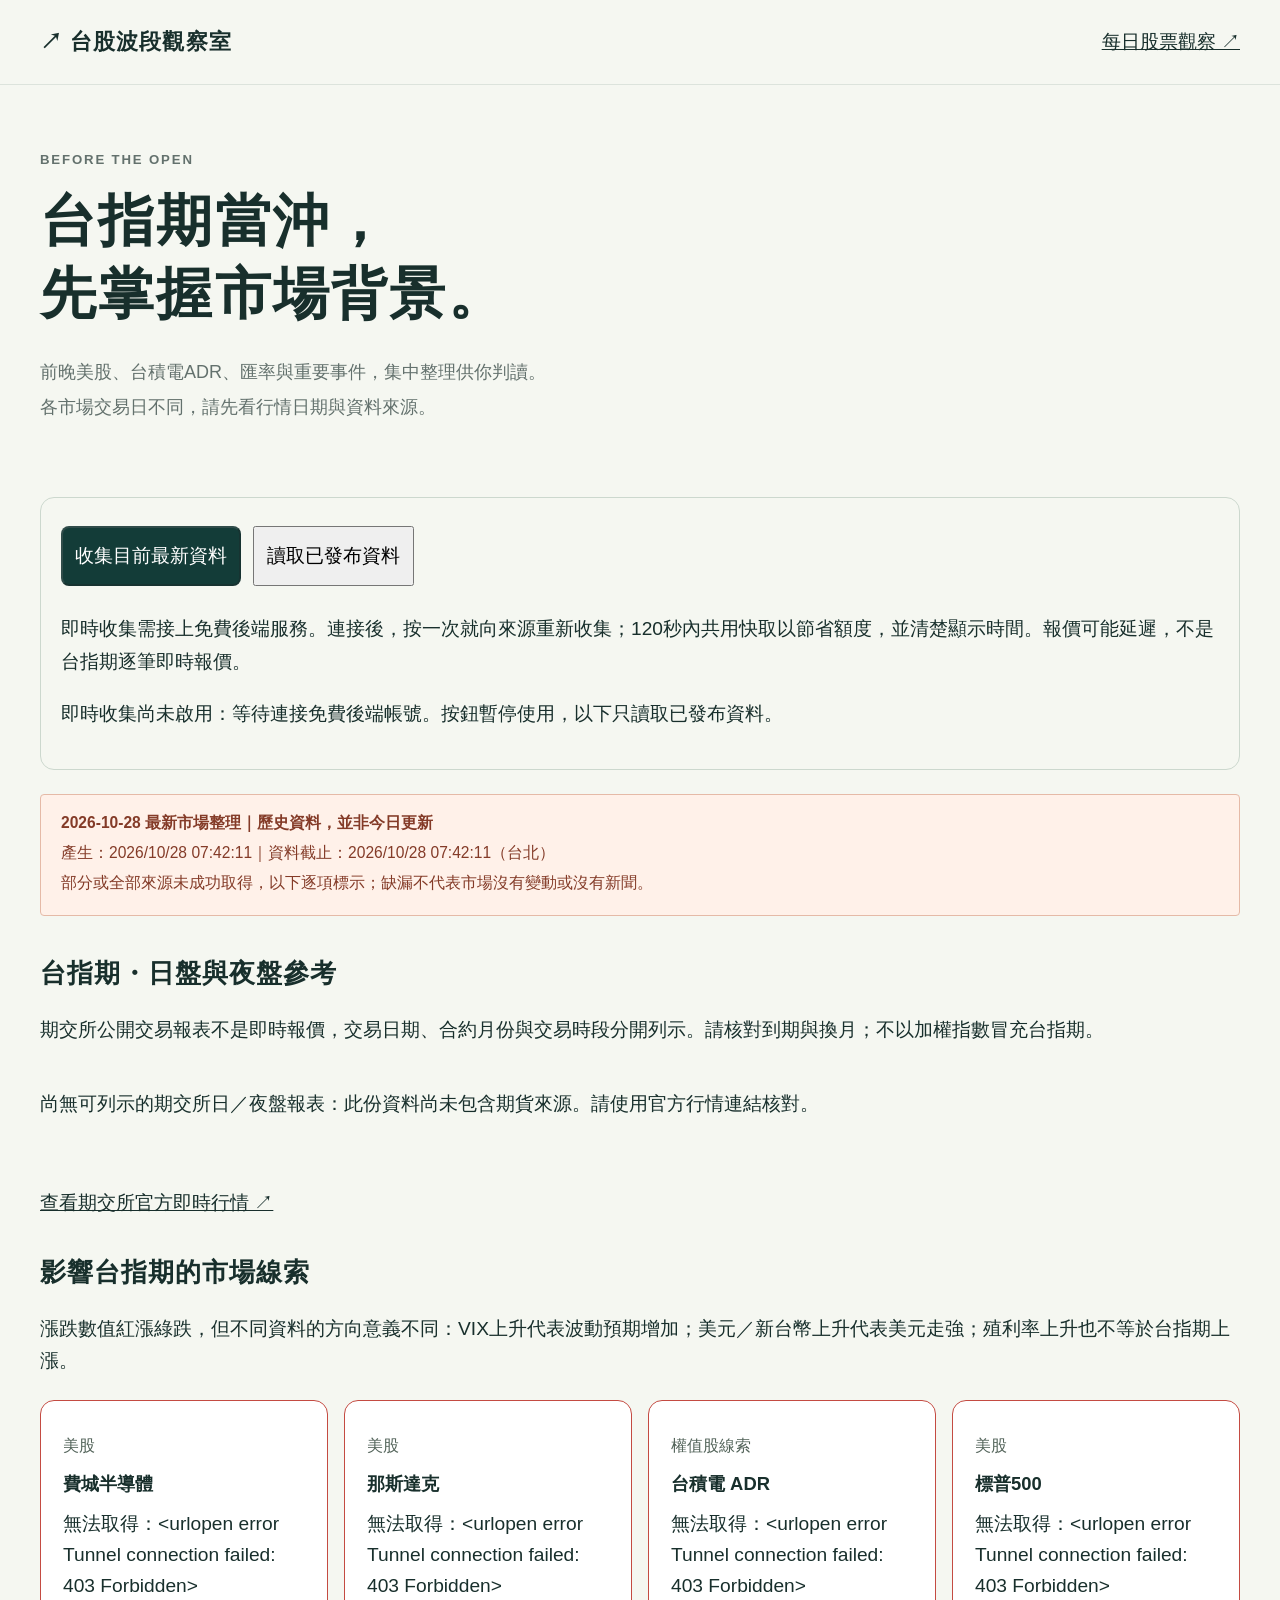
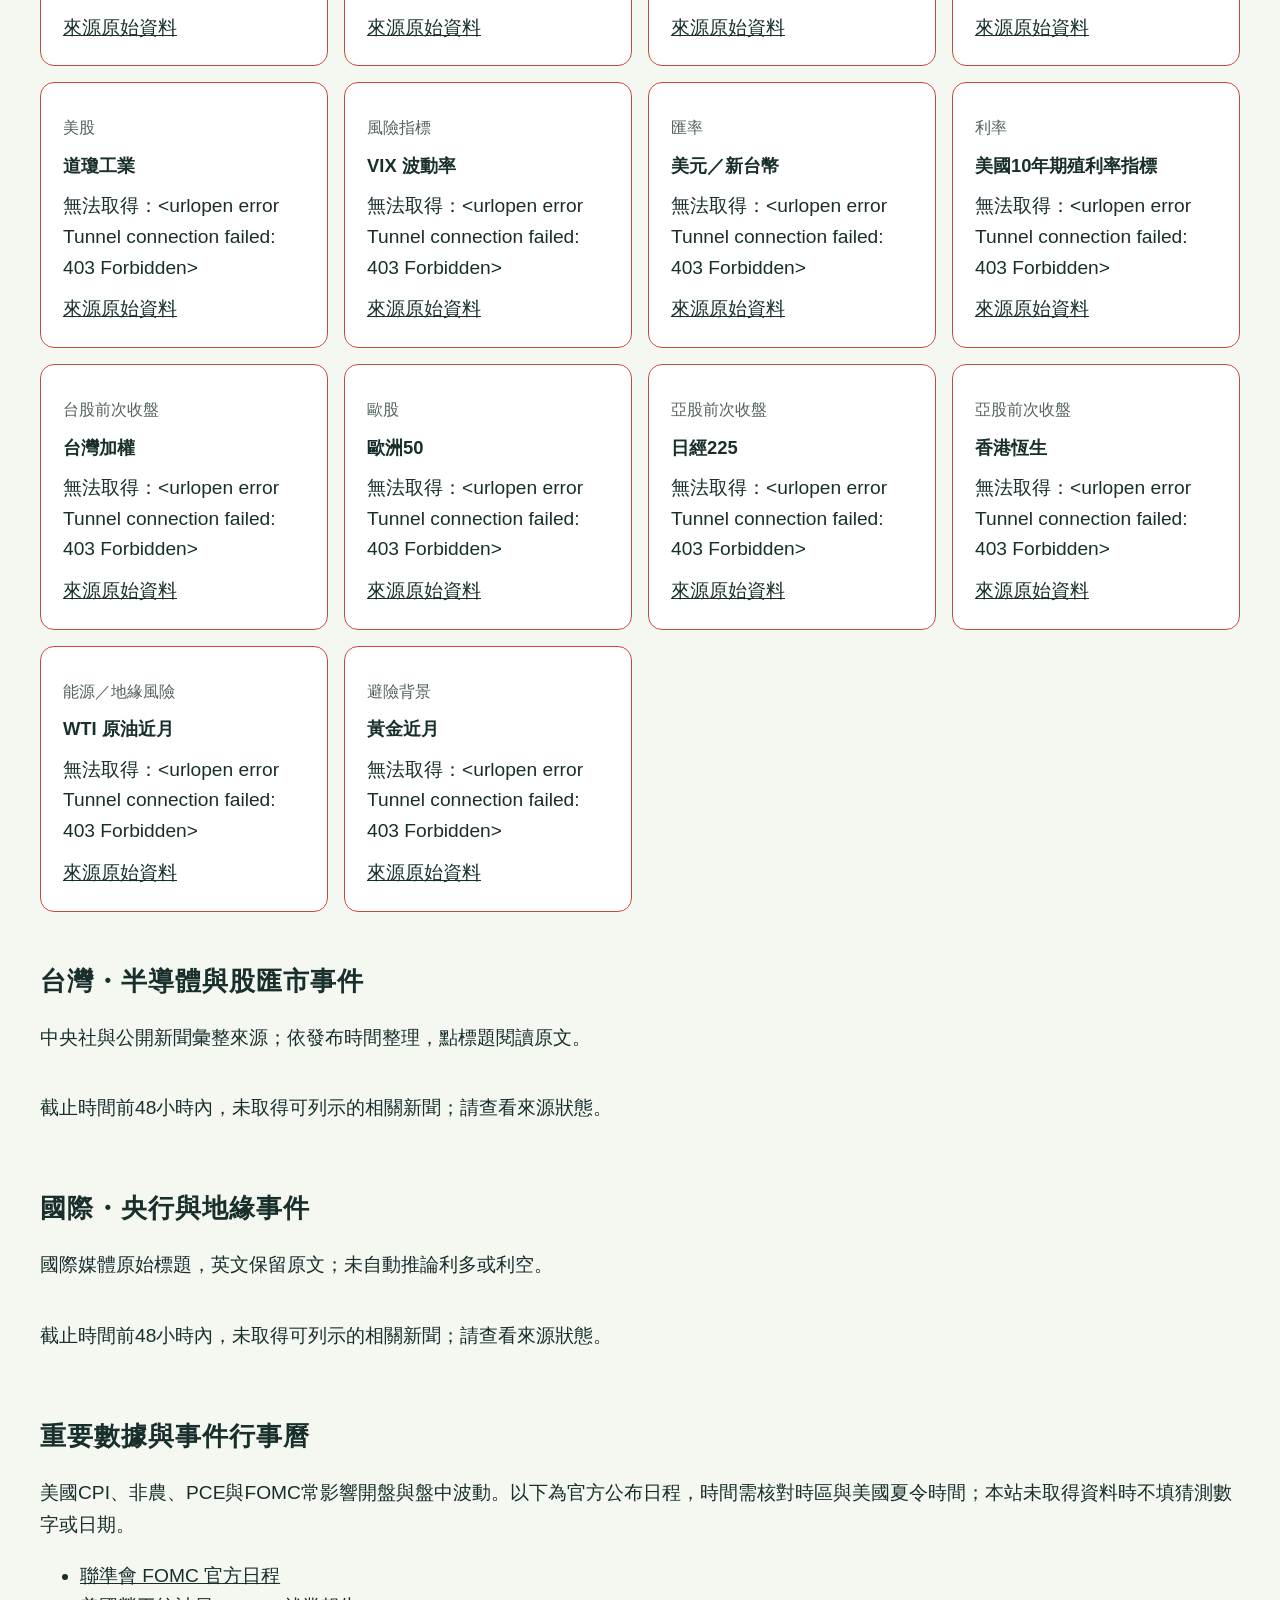
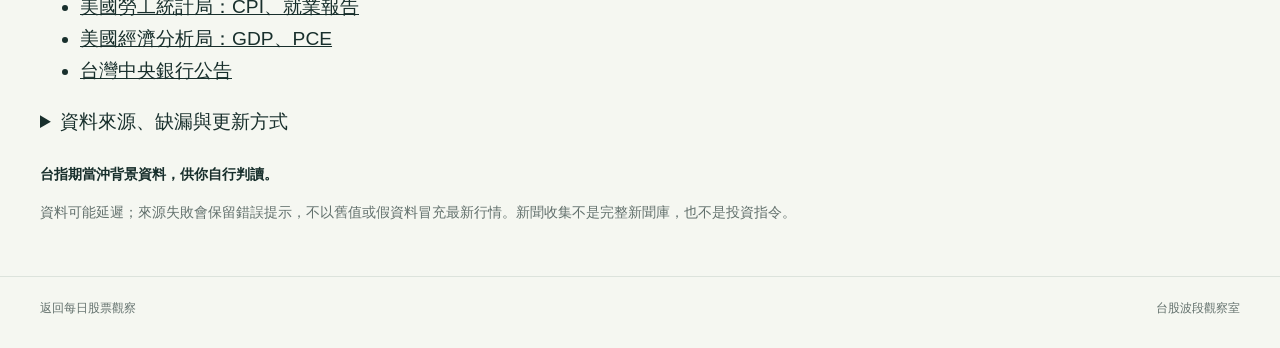
==== site/premarket.html @ 9a446130 "feat: add attributed futures context page and free-plan live collector backend" ====
<!doctype html>
<html lang="zh-Hant">
<head>
  <meta charset="utf-8"><meta name="viewport" content="width=device-width, initial-scale=1">
  <meta name="theme-color" content="#133c38"><title>台指期當沖情報站｜台股波段觀察室</title>
  <link rel="stylesheet" href="styles.css?v=8b3d528786e9"><link rel="stylesheet" href="premarket.css?v=1">
  <script src="premarket.js?v=1" defer></script>
</head>
<body>
  <header class="topbar"><a class="brand" href="./">↗ 台股波段觀察室</a><a href="./">每日股票觀察 ↗</a></header>
  <main>
    <section class="hero"><div><p class="eyebrow">BEFORE THE OPEN</p><h1>台指期當沖，<br>先掌握市場背景。</h1><p class="intro">前晚美股、台積電ADR、匯率與重要事件，集中整理供你判讀。<br>各市場交易日不同，請先看行情日期與資料來源。</p></div></section>
    <section class="refresh-panel"><button id="collect-now" class="refresh-action" type="button" disabled>收集目前最新資料</button><button id="reload-published" type="button">讀取已發布資料</button><p>即時收集需接上免費後端服務。連接後，按一次就向來源重新收集；120秒內共用快取以節省額度，並清楚顯示時間。報價可能延遲，不是台指期逐筆即時報價。</p><p id="refresh-status" aria-live="polite">正在檢查即時服務設定…</p></section>
    <section id="brief-status" class="notice" aria-live="polite">正在讀取盤前資料…</section>
    <section aria-labelledby="futures-title"><h2 id="futures-title">台指期・日盤與夜盤參考</h2><p>期交所公開交易報表不是即時報價，交易日期、合約月份與交易時段分開列示。請核對到期與換月；不以加權指數冒充台指期。</p><div id="futures-data" class="market-grid"></div><p><a href="https://mis.taifex.com.tw/futures/" target="_blank" rel="noopener noreferrer">查看期交所官方即時行情 ↗</a></p></section>
    <section aria-labelledby="indices-title"><h2 id="indices-title">影響台指期的市場線索</h2><p>漲跌數值紅漲綠跌，但不同資料的方向意義不同：VIX上升代表波動預期增加；美元／新台幣上升代表美元走強；殖利率上升也不等於台指期上漲。</p><div id="indices" class="market-grid"></div></section>
    <section aria-labelledby="taiwan-title"><h2 id="taiwan-title">台灣・半導體與股匯市事件</h2><p>中央社與公開新聞彙整來源；依發布時間整理，點標題閱讀原文。</p><div id="taiwan-news" class="news-list"></div></section>
    <section aria-labelledby="world-title"><h2 id="world-title">國際・央行與地緣事件</h2><p>國際媒體原始標題，英文保留原文；未自動推論利多或利空。</p><div id="world-news" class="news-list"></div></section>
    <section><h2>重要數據與事件行事曆</h2><p>美國CPI、非農、PCE與FOMC常影響開盤與盤中波動。以下為官方公布日程，時間需核對時區與美國夏令時間；本站未取得資料時不填猜測數字或日期。</p><ul><li><a href="https://www.federalreserve.gov/monetarypolicy/fomccalendars.htm" target="_blank" rel="noopener noreferrer">聯準會 FOMC 官方日程</a></li><li><a href="https://www.bls.gov/schedule/news_release/" target="_blank" rel="noopener noreferrer">美國勞工統計局：CPI、就業報告</a></li><li><a href="https://www.bea.gov/news/schedule" target="_blank" rel="noopener noreferrer">美國經濟分析局：GDP、PCE</a></li><li><a href="https://www.cbc.gov.tw/" target="_blank" rel="noopener noreferrer">台灣中央銀行公告</a></li></ul></section>
    <details><summary>資料來源、缺漏與更新方式</summary><div id="source-status"></div><ul id="brief-notes"></ul></details>
    <aside class="disclaimer"><strong>台指期當沖背景資料，供你自行判讀。</strong><p>資料可能延遲；來源失敗會保留錯誤提示，不以舊值或假資料冒充最新行情。新聞收集不是完整新聞庫，也不是投資指令。</p></aside>
  </main><footer><a href="./">返回每日股票觀察</a><span>台股波段觀察室</span></footer>
</body></html>
---- site/styles.css ----
:root{--ink:#182f2c;--muted:#63716d;--line:#dce3dc;--paper:#f5f7f1;--accent:#205e50;--up:#cb4242;--down:#178367}*{box-sizing:border-box}body{margin:0;background:var(--paper);color:var(--ink);font-family:-apple-system,BlinkMacSystemFont,"Noto Sans TC","Microsoft JhengHei",sans-serif;line-height:1.65;font-size:19.2px}button,input,select{font:inherit}button,a,input,select,summary{touch-action:manipulation}a{color:inherit}button:focus-visible,a:focus-visible,input:focus-visible,select:focus-visible,summary:focus-visible{outline:3px solid #c38628;outline-offset:4px}.topbar{max-width:1280px;margin:auto;padding:24px 40px;border-bottom:1px solid var(--line);display:flex;justify-content:space-between;align-items:center}.brand{text-decoration:none;font-size:21.6px;font-weight:750;letter-spacing:.05em;display:flex;align-items:center;gap:12px}.brandmark{background:var(--accent);color:white;border-radius:9px;display:inline-grid;place-items:center;width:34px;height:34px;font-size:27px}.edition,.eyebrow{font-size:13.2px;letter-spacing:.14em;color:var(--muted)}main{max-width:1280px;margin:auto;padding:0 40px}.hero{padding:64px 0 48px;display:grid;grid-template-columns:1.5fr 1fr;gap:60px;align-items:center}.eyebrow{margin:0 0 15px;font-weight:650}.hero h1{font-size:clamp(36px,4.5vw,56px);line-height:1.3;letter-spacing:.04em;margin:0 0 24px;font-weight:700}.intro{color:var(--muted);font-size:18px;line-height:1.95;margin:0}.overview{border:1px solid var(--line);border-radius:4px;background:#edf2e9;padding:28px 30px}.live-label{font-size:14.4px;font-weight:600}.live-label i{display:inline-block;width:7px;height:7px;border-radius:50%;background:var(--accent);margin-right:7px}.overview dl{margin:24px 0 14px}.overview dl>div{display:flex;justify-content:space-between;align-items:baseline;margin:10px 0}.overview dt{color:var(--muted);font-size:15.6px}.overview dd{margin:0;font-size:23px;font-variant-numeric:tabular-nums;letter-spacing:.02em}.overview dd small{font-size:14.4px;color:var(--muted)}.overview p{border-top:1px solid var(--line);padding-top:14px;color:var(--muted);font-size:13.2px;overflow-wrap:anywhere}.notice{padding:15px 20px;background:#e7eee4;border:1px solid #cddbc8;border-radius:4px;font-size:15.6px;margin-bottom:36px;overflow-wrap:anywhere}.notice p{margin:4px 0}.notice.error{background:#fff1e9;border-color:#e5baa7;color:#843b28}.notice.warning{background:#fff8e8;border-color:#e4d7b4;color:#725b29}.section-heading{display:flex;align-items:end;justify-content:space-between;margin-bottom:20px}.section-heading .eyebrow{margin-bottom:4px}h2{font-size:26px;font-weight:650;letter-spacing:.04em;margin:0}.legend{display:flex;gap:15px;font-size:13.2px;font-weight:400}.legend b{font-weight:500}.up{color:var(--up)}.down{color:var(--down)}.toolbar{display:flex;justify-content:space-between;align-items:center;border-top:1px solid var(--line);padding:18px 0;gap:12px}.market-tabs{display:flex;gap:4px;white-space:nowrap}.market-tabs button{background:none;border:0;color:var(--muted);padding:7px 14px;border-radius:3px;cursor:pointer;font-size:15.6px}.market-tabs button.active{background:var(--ink);color:white}.tools{display:flex;gap:8px}.tools input,.tools select{background:transparent;border:1px solid var(--line);border-radius:3px;padding:7px 10px;color:var(--ink);font-size:14.4px;min-height:36px}.tools input{width:180px}.cards{display:grid;grid-template-columns:repeat(2,minmax(0,1fr));gap:22px}.stock-card{background:#fff;border:1px solid var(--line);border-radius:5px;padding:24px;min-width:0}.stock-top{display:flex;justify-content:space-between;align-items:start;gap:12px}.stock-card h3{font-size:21px;margin:0;line-height:1.5}.stock-identity{min-width:0}.stock-title{display:flex;flex-wrap:wrap;align-items:baseline;column-gap:10px}.stock-code{font-size:24px;font-weight:750;letter-spacing:.04em;font-variant-numeric:tabular-nums;white-space:nowrap}.stock-name{overflow-wrap:anywhere}.stock-meta{color:var(--muted);font-size:14.4px;display:flex;gap:10px;align-items:center;margin-top:5px}.badge{font-size:12px;background:#f0f3ed;border:1px solid #e3e9df;border-radius:3px;padding:0 6px}.rank{font-size:13.2px;color:var(--muted);font-variant-numeric:tabular-nums}.quote{text-align:right}.quote strong{font-size:28px;font-weight:600;line-height:1.4;font-variant-numeric:tabular-nums}.quote small{display:block;font-size:14.4px}.chart{margin:16px -6px 0}.chart svg{width:100%;height:auto;display:block}.chart-caption{font-size:12px;color:var(--muted);margin:0 0 18px;display:flex;justify-content:space-between}.levels{display:grid;grid-template-columns:repeat(4,1fr);gap:5px;padding:15px 0;border-top:1px solid var(--line);border-bottom:1px solid var(--line);margin:0 0 18px}.levels div{min-width:0}.levels dt{font-size:12px;color:var(--muted)}.levels dd{margin:5px 0 0;font-size:20.4px;font-weight:600;font-variant-numeric:tabular-nums}.reason-title{font-size:14.4px;font-weight:650;margin:0 0 8px}.reasons{list-style:none;padding:0;margin:0}.reasons li{position:relative;padding-left:16px;color:var(--muted);font-size:14.4px;line-height:1.8;margin:5px 0;overflow-wrap:anywhere}.reasons li:before{content:'✓';position:absolute;left:0;color:var(--accent)}.stock-foot{margin-top:16px;padding-top:12px;border-top:1px solid var(--line);display:flex;justify-content:space-between;font-size:12px;color:var(--muted)}.empty{border:1px dashed #becdbd;border-radius:4px;text-align:center;padding:52px 20px;background:#eef2e9}.empty[hidden]{display:none}.empty>span{font-size:48px;color:#849c83}.empty h3{font-size:19px;font-weight:500;margin:10px}.empty p{color:var(--muted);font-size:15.6px;margin:10px auto;max-width:600px}.method{margin-top:68px;border-top:1px solid var(--line);padding:40px 0;display:grid;grid-template-columns:1fr 1.3fr;gap:60px}.method h2{font-size:28px;line-height:1.6}.method p{color:var(--muted);font-size:15.6px}.method ol{list-style:none;margin:0;padding:0;display:grid;gap:18px}.method li{display:flex;gap:20px}.method li>span{font-size:15.6px;color:#849883;padding-top:3px}.method h3{margin:0;font-size:15px;font-weight:650}.method li p{margin:4px 0 0;font-size:14.4px}.parameters{border-block:1px solid var(--line);padding:18px 0;font-size:15.6px}.parameters summary{cursor:pointer;font-weight:600}.parameters p{color:var(--muted);font-size:14.4px}.parameter-table{border-collapse:collapse;width:100%;font-size:14.4px}.parameter-table td,.parameter-table th{text-align:left;padding:9px;border-bottom:1px solid var(--line);overflow-wrap:anywhere}.parameter-table td:last-child{font-variant-numeric:tabular-nums}.disclaimer{padding:26px 0 36px;font-size:14.4px}.disclaimer strong{font-weight:600}.disclaimer p{color:var(--muted);max-width:940px}footer{max-width:1280px;margin:auto;padding:22px 40px 30px;border-top:1px solid var(--line);display:flex;justify-content:space-between;gap:20px;font-size:12px;color:var(--muted)}footer a{text-decoration:none}footer a:hover{text-decoration:underline}.sr-only{position:absolute;width:1px;height:1px;padding:0;margin:-1px;overflow:hidden;clip:rect(0,0,0,0);white-space:nowrap;border:0}@media(min-width:1500px){main,.topbar,footer{max-width:1400px}.stock-card{padding:28px}}@media(max-width:800px){.topbar{padding:18px 24px}.edition{display:none}main{padding:0 24px}.hero{padding:38px 0 30px;gap:24px;grid-template-columns:1.3fr 1fr}.overview{padding:20px}.hero h1{font-size:36px}.intro{font-size:15.6px}.cards{grid-template-columns:1fr}.method{gap:30px}.toolbar{align-items:start;flex-wrap:wrap}footer{padding:22px 24px;flex-direction:column;gap:8px}}@media(max-width:520px){main{padding:0 18px}.topbar{padding:16px 18px}.brand{font-size:19.2px}.hero{grid-template-columns:1fr;padding-top:32px;gap:24px}.hero h1{font-size:36px;margin-bottom:16px}.overview{padding:18px}.overview dl{display:grid;grid-template-columns:1.4fr 1fr 1fr;gap:8px;margin:14px 0}.overview dl>div{display:block;margin:0}.overview dd{font-size:19px;margin-top:5px}.overview p{margin-bottom:0}.notice{margin-bottom:28px;padding:12px 14px}.section-heading h2{font-size:23px}.toolbar{gap:12px}.tools{width:100%}.tools label:first-child{flex:1}.tools input{width:100%}.market-tabs button{padding:7px 12px}.stock-card{padding:18px}.stock-card h3{font-size:20px}.quote strong{font-size:25px}.levels dd{font-size:18px}.method{grid-template-columns:1fr;margin-top:44px;padding-top:30px;gap:24px}.method h2{font-size:25px}.method li{gap:14px}.parameter-table th:nth-child(2),.parameter-table td:nth-child(2){display:none}footer{padding:20px 18px}}

/* Supporting text is 20% larger; keep headings at their original sizes. */
.chart svg text{font-size:13.2px}.chart svg text[text-anchor]{font-size:12px}.stock-foot{flex-wrap:wrap;gap:6px 12px}.tools label:first-child{min-width:0}.tools input{min-width:0}.tools input,.tools select{font-size:16px}
@media(max-width:520px){.levels{grid-template-columns:repeat(2,minmax(0,1fr));gap:14px 20px}.tools{display:grid;grid-template-columns:minmax(0,1fr) auto}}

.strategy-picker{display:grid;grid-template-columns:auto minmax(0,1fr);gap:8px 16px;margin:16px 0;align-items:center}.strategy-picker label{font-size:16px;font-weight:600}.strategy-picker select{font:inherit;font-size:16px;min-width:0;width:100%;padding:10px;background:white;border:1px solid var(--line);border-radius:4px;color:var(--ink)}.strategy-picker p{grid-column:1/-1;margin:0;font-size:16px;color:var(--muted)}.entry-plan{padding:14px;background:#eff4e9;border-radius:4px;margin-bottom:18px}.entry-plan h4{margin:0;font-size:16px}.entry-plan p{font-size:16px;margin:8px 0 0;line-height:1.8}.personal-strategy{border:1px solid #aabfa8;background:#edf3e7;border-radius:5px;padding:24px;margin-top:36px}.personal-strategy p,.personal-strategy li,.personal-strategy summary{font-size:16px;line-height:1.85}.personal-strategy details{margin-top:18px}.personal-strategy button,.research-card button{font:inherit;font-size:16px;background:var(--accent);border:0;color:white;padding:10px 16px;border-radius:4px;cursor:pointer}.personal-strategy button:disabled{opacity:.5;cursor:default}.backtest-section{margin-top:48px}.research-badge{padding:4px 8px;border:1px solid #d5c79f;background:#fff7df;font-size:14px;white-space:nowrap}.backtest-models{display:grid;grid-template-columns:repeat(2,minmax(0,1fr));gap:18px}.research-card{background:white;border:1px solid var(--line);border-radius:5px;padding:22px;min-width:0}.research-card.personal{border-color:var(--accent);background:#f0f5eb}.research-card h3{font-size:19px;margin:0 0 10px}.research-card p{font-size:16px;color:var(--muted);line-height:1.85}.research-metrics{display:grid;grid-template-columns:repeat(2,minmax(0,1fr));gap:16px}.research-metrics dt{font-size:14px;color:var(--muted)}.research-metrics dd{font-size:22px;font-weight:650;font-variant-numeric:tabular-nums;margin:3px 0 0}.research-card button{margin-top:8px}#backtest-period,#backtest-assumptions,#backtest-detail p,.research-warnings,#backtest-detail li{font-size:16px;line-height:1.85}#backtest-assumptions{background:#edf1e8;padding:18px;margin-top:24px}#backtest-detail{margin-top:28px;min-width:0}#backtest-detail h3{font-size:21px}.research-warnings{color:#78532d;padding-left:22px}.table-scroll{width:100%;max-width:100%;overflow-x:auto;border:1px solid var(--line);background:white}.trade-table{border-collapse:collapse;min-width:960px;width:100%;font-size:16px}.trade-table th,.trade-table td{padding:12px;text-align:left;border-bottom:1px solid var(--line);white-space:nowrap}.trade-table th{background:#edf2e8}.table-hint{color:var(--muted)}@media(max-width:650px){.backtest-models{grid-template-columns:1fr}.personal-strategy{padding:18px}.strategy-picker{grid-template-columns:1fr}.strategy-picker p{grid-column:auto}.backtest-section .section-heading{align-items:start;gap:10px}.backtest-section h2{font-size:23px}.research-card{padding:18px}}

.pattern-label{font-size:16px;font-weight:600;color:var(--accent);margin:12px 0 0}.trade-table{min-width:1100px}
.experiment{border-top:1px solid var(--line,#d5ded6);margin-top:22px;padding-top:18px;min-width:0}.experiment h4{font-size:20px;margin:0 0 12px}.experiment p,.experiment li,.experiment summary{font-size:16px;line-height:1.75}.experiment details{margin:18px 0}.assessment{font-weight:700;color:#765118}.comparison-table{width:100%;min-width:680px;border-collapse:collapse;font-size:16px}.comparison-table td,.comparison-table th{text-align:left;padding:12px;border-bottom:1px solid #dce4dd;white-space:pre-line}.research-card{min-width:0}#research-protocol p{font-size:16px;line-height:1.8}.research-card .table-scroll{max-width:100%}
[hidden]{display:none!important}.naked-research{margin:40px 0}.naked-research p,.naked-research li,.naked-candidate p,.legacy-archive p{font-size:16px;line-height:1.8}.naked-research h3{font-size:22px;margin-top:30px}.naked-comparisons{display:grid;grid-template-columns:repeat(3,minmax(0,1fr));gap:14px}.naked-candidate{background:#f0f5eb;border:1px solid #d5ded6;padding:18px;min-width:0}.naked-candidate h4{font-size:19px;margin:0}.naked-table{min-width:650px;border-collapse:collapse;width:100%;font-size:16px}.naked-table th,.naked-table td{padding:12px;text-align:left;border-bottom:1px solid #d5ded6}.legacy-archive{margin-top:36px;border:1px solid #d5ded6;padding:18px}.legacy-archive summary{font-size:17px;font-weight:600;cursor:pointer}#naked-charts svg{width:100%;max-height:260px;background:white;margin:14px 0}@media(max-width:700px){.naked-comparisons{grid-template-columns:1fr}}

.run-entry{margin:1rem 0;padding:1rem;border:1px solid #d9e2d7;border-radius:8px;overflow-wrap:anywhere}.run-entry summary{cursor:pointer;font-weight:600}.run-entry p,.run-entry li{line-height:1.8}.run-entry a{display:inline-block;padding:.75rem 0}.naked-comparisons{grid-template-columns:1fr}
---- site/premarket.css ----
.market-grid{display:grid;grid-template-columns:repeat(auto-fit,minmax(min(100%,260px),1fr));gap:16px;margin:24px 0 48px}.market-tile,.news-item{padding:22px;border:1px solid #d8dfd5;border-radius:14px;background:#fff}.market-tile h3{font-size:1.15rem;margin:8px 0}.market-value{font-size:1.8rem;font-weight:700;display:block}.market-tile p,.news-item p{margin:10px 0;line-height:1.6}.market-meta{font-size:1rem;color:#526359}.market-tile.error{border-color:#c44b42}.market-tile.stale{border-color:#a98224}.news-list{display:grid;gap:14px;margin:20px 0 44px}.news-item a{font-size:1.15rem;font-weight:600;line-height:1.7}.news-item,.market-tile,#brief-status,#source-status{overflow-wrap:anywhere}.news-item p{font-size:1rem;color:#526359}section h2{margin-top:32px}.topbar a{max-width:65%;overflow-wrap:anywhere}#source-status p{line-height:1.6}#brief-notes{padding-left:24px;line-height:1.8}

.refresh-panel{margin:24px 0;padding:20px;border:1px solid #ccd8ce;border-radius:14px}.refresh-action{display:inline-block;padding:12px 18px;background:#133c38;color:white;border-radius:8px;margin:8px 12px 8px 0}.refresh-panel button{padding:12px;font:inherit;cursor:pointer}.refresh-panel p{line-height:1.7;overflow-wrap:anywhere}
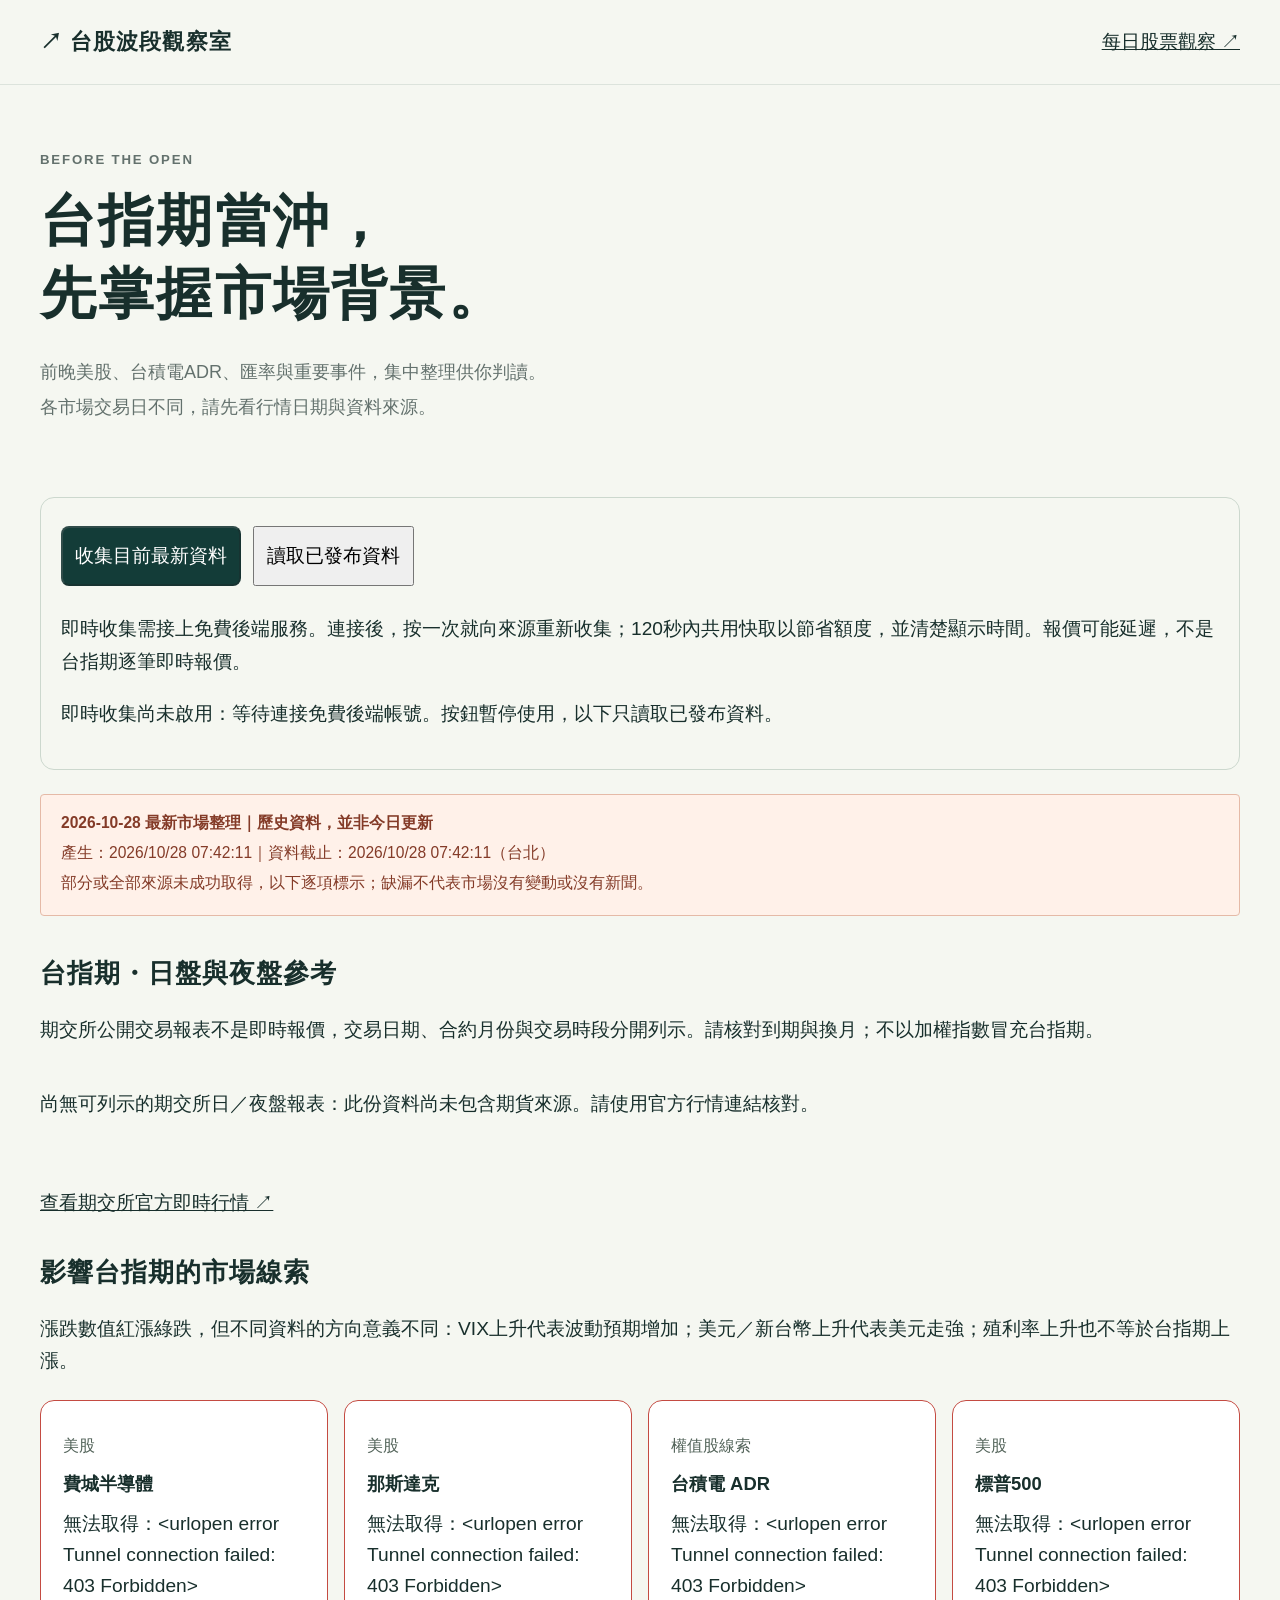
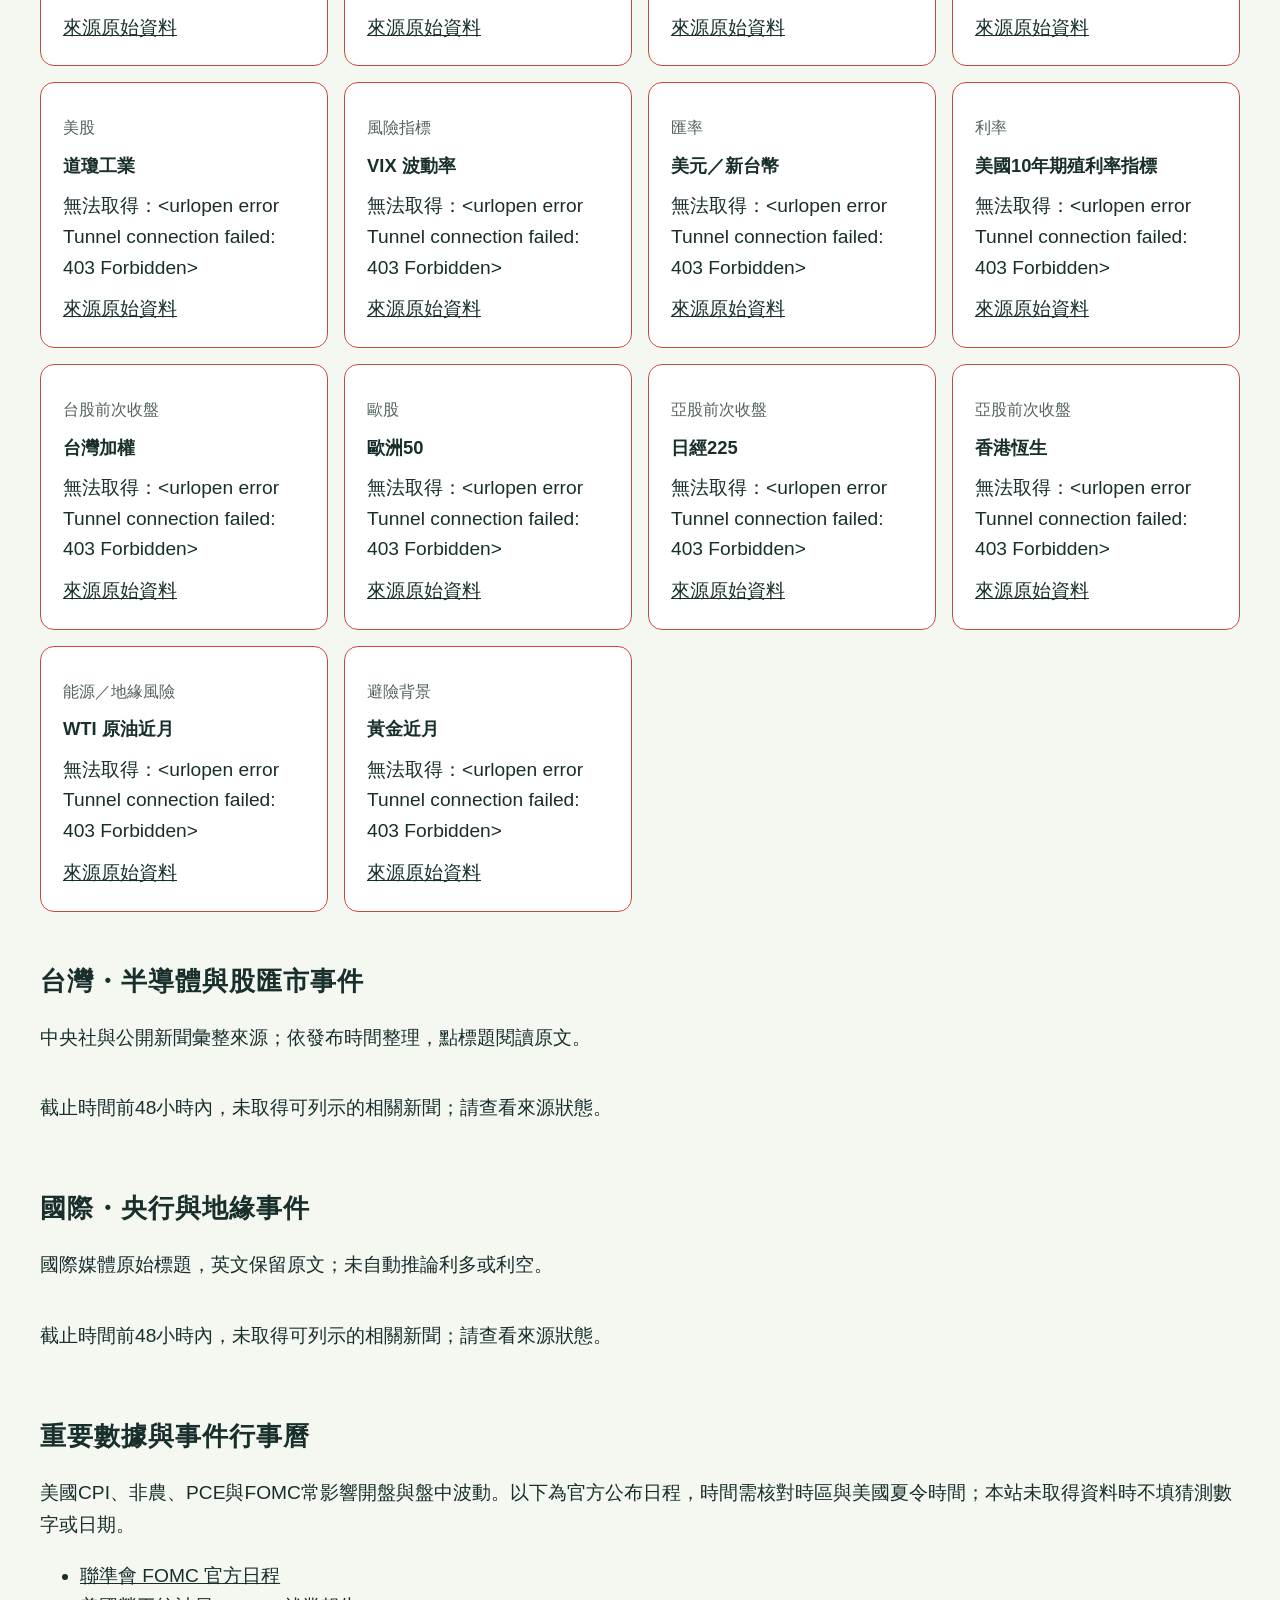
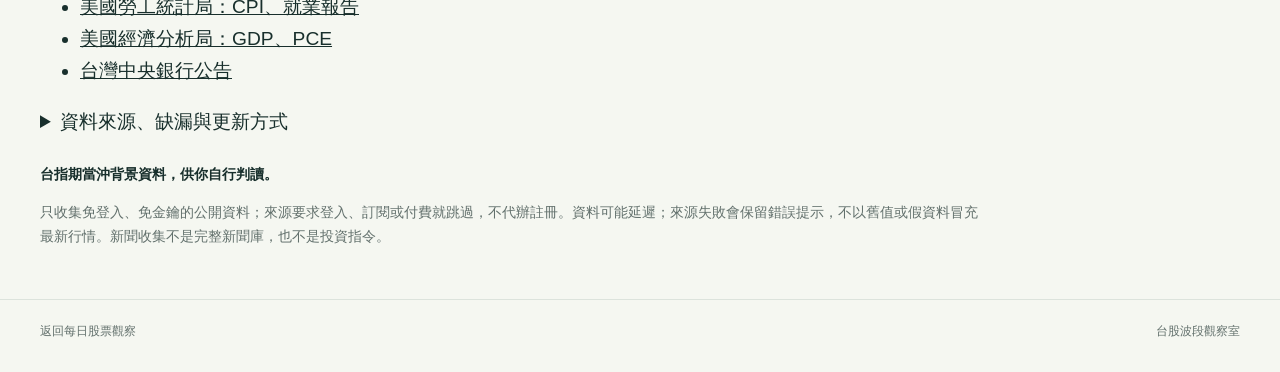
==== commit 05db1cc9: "fix: explicitly skip sources requiring login or payment" ====
--- a/site/premarket.html
+++ b/site/premarket.html
@@ -18,6 +18,6 @@
     <section aria-labelledby="world-title"><h2 id="world-title">國際・央行與地緣事件</h2><p>國際媒體原始標題，英文保留原文；未自動推論利多或利空。</p><div id="world-news" class="news-list"></div></section>
     <section><h2>重要數據與事件行事曆</h2><p>美國CPI、非農、PCE與FOMC常影響開盤與盤中波動。以下為官方公布日程，時間需核對時區與美國夏令時間；本站未取得資料時不填猜測數字或日期。</p><ul><li><a href="https://www.federalreserve.gov/monetarypolicy/fomccalendars.htm" target="_blank" rel="noopener noreferrer">聯準會 FOMC 官方日程</a></li><li><a href="https://www.bls.gov/schedule/news_release/" target="_blank" rel="noopener noreferrer">美國勞工統計局：CPI、就業報告</a></li><li><a href="https://www.bea.gov/news/schedule" target="_blank" rel="noopener noreferrer">美國經濟分析局：GDP、PCE</a></li><li><a href="https://www.cbc.gov.tw/" target="_blank" rel="noopener noreferrer">台灣中央銀行公告</a></li></ul></section>
     <details><summary>資料來源、缺漏與更新方式</summary><div id="source-status"></div><ul id="brief-notes"></ul></details>
-    <aside class="disclaimer"><strong>台指期當沖背景資料，供你自行判讀。</strong><p>資料可能延遲；來源失敗會保留錯誤提示，不以舊值或假資料冒充最新行情。新聞收集不是完整新聞庫，也不是投資指令。</p></aside>
+    <aside class="disclaimer"><strong>台指期當沖背景資料，供你自行判讀。</strong><p>只收集免登入、免金鑰的公開資料；來源要求登入、訂閱或付費就跳過，不代辦註冊。資料可能延遲；來源失敗會保留錯誤提示，不以舊值或假資料冒充最新行情。新聞收集不是完整新聞庫，也不是投資指令。</p></aside>
   </main><footer><a href="./">返回每日股票觀察</a><span>台股波段觀察室</span></footer>
 </body></html>
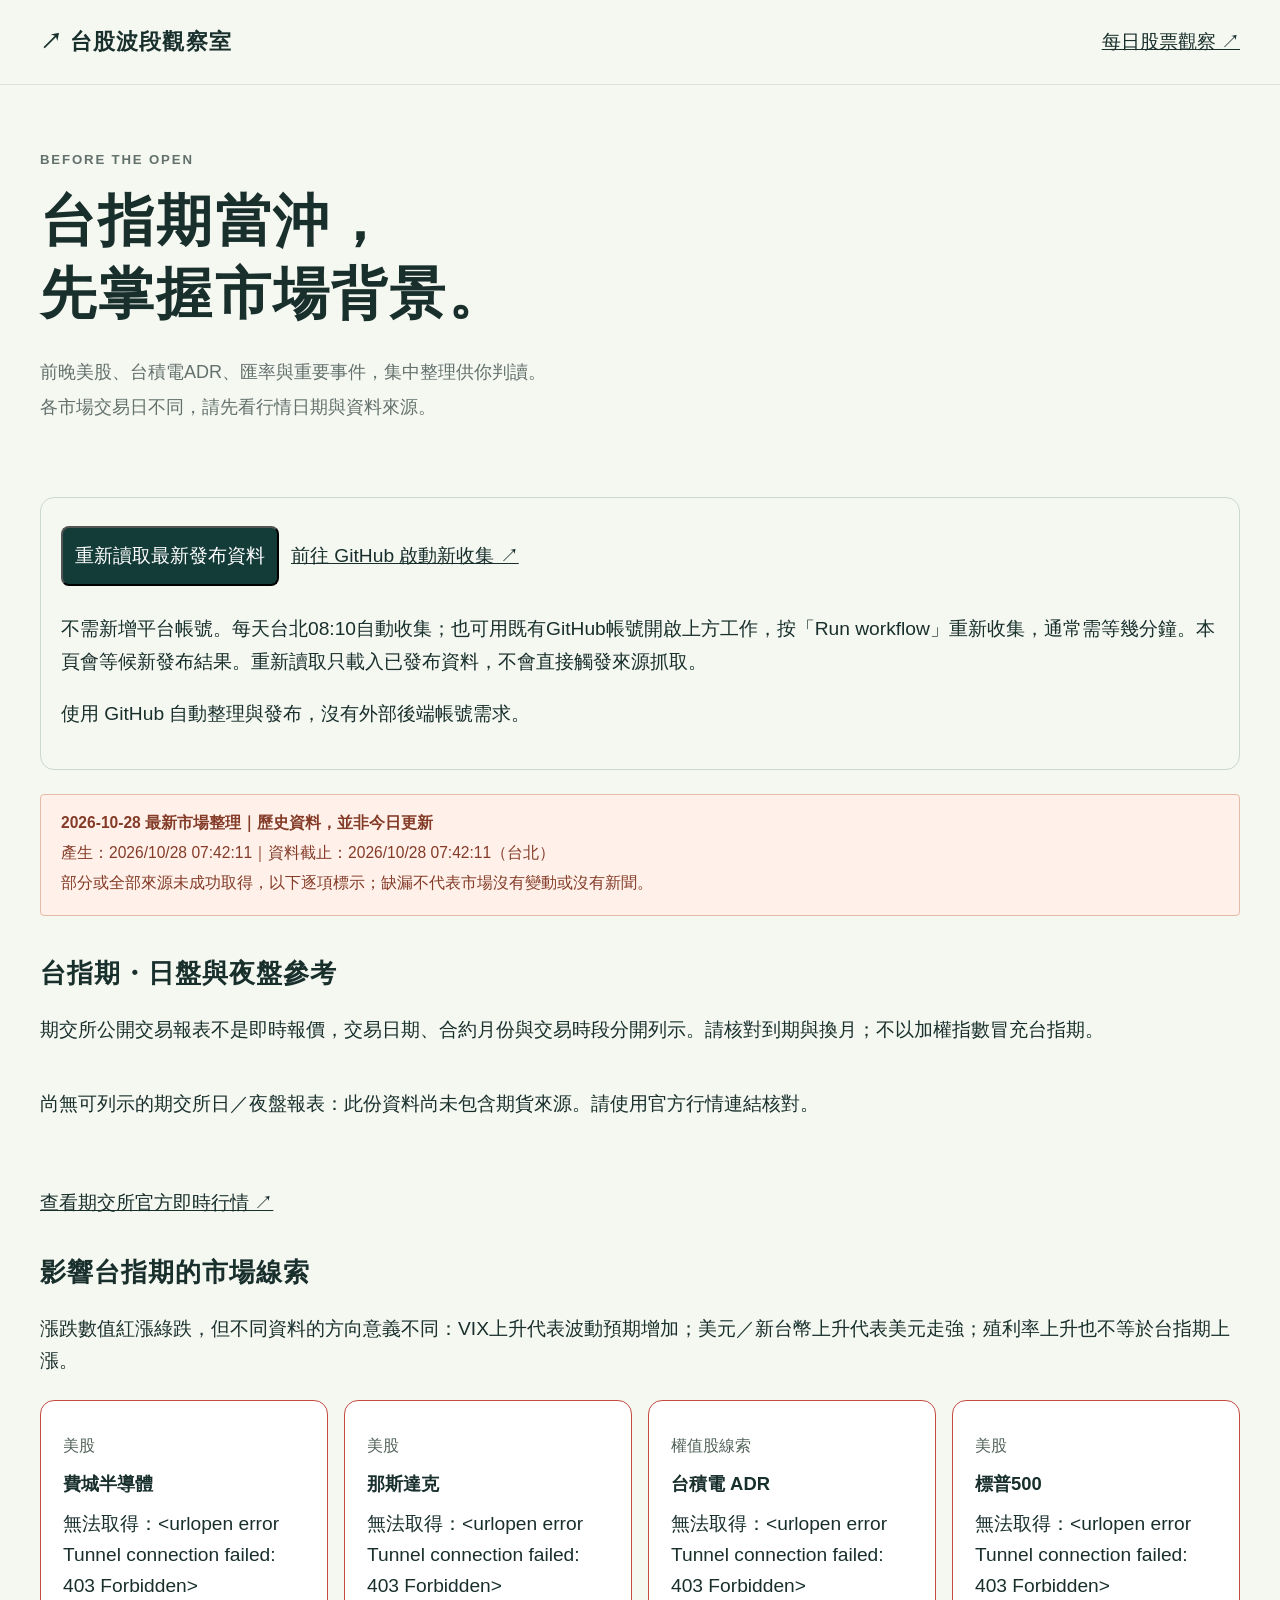
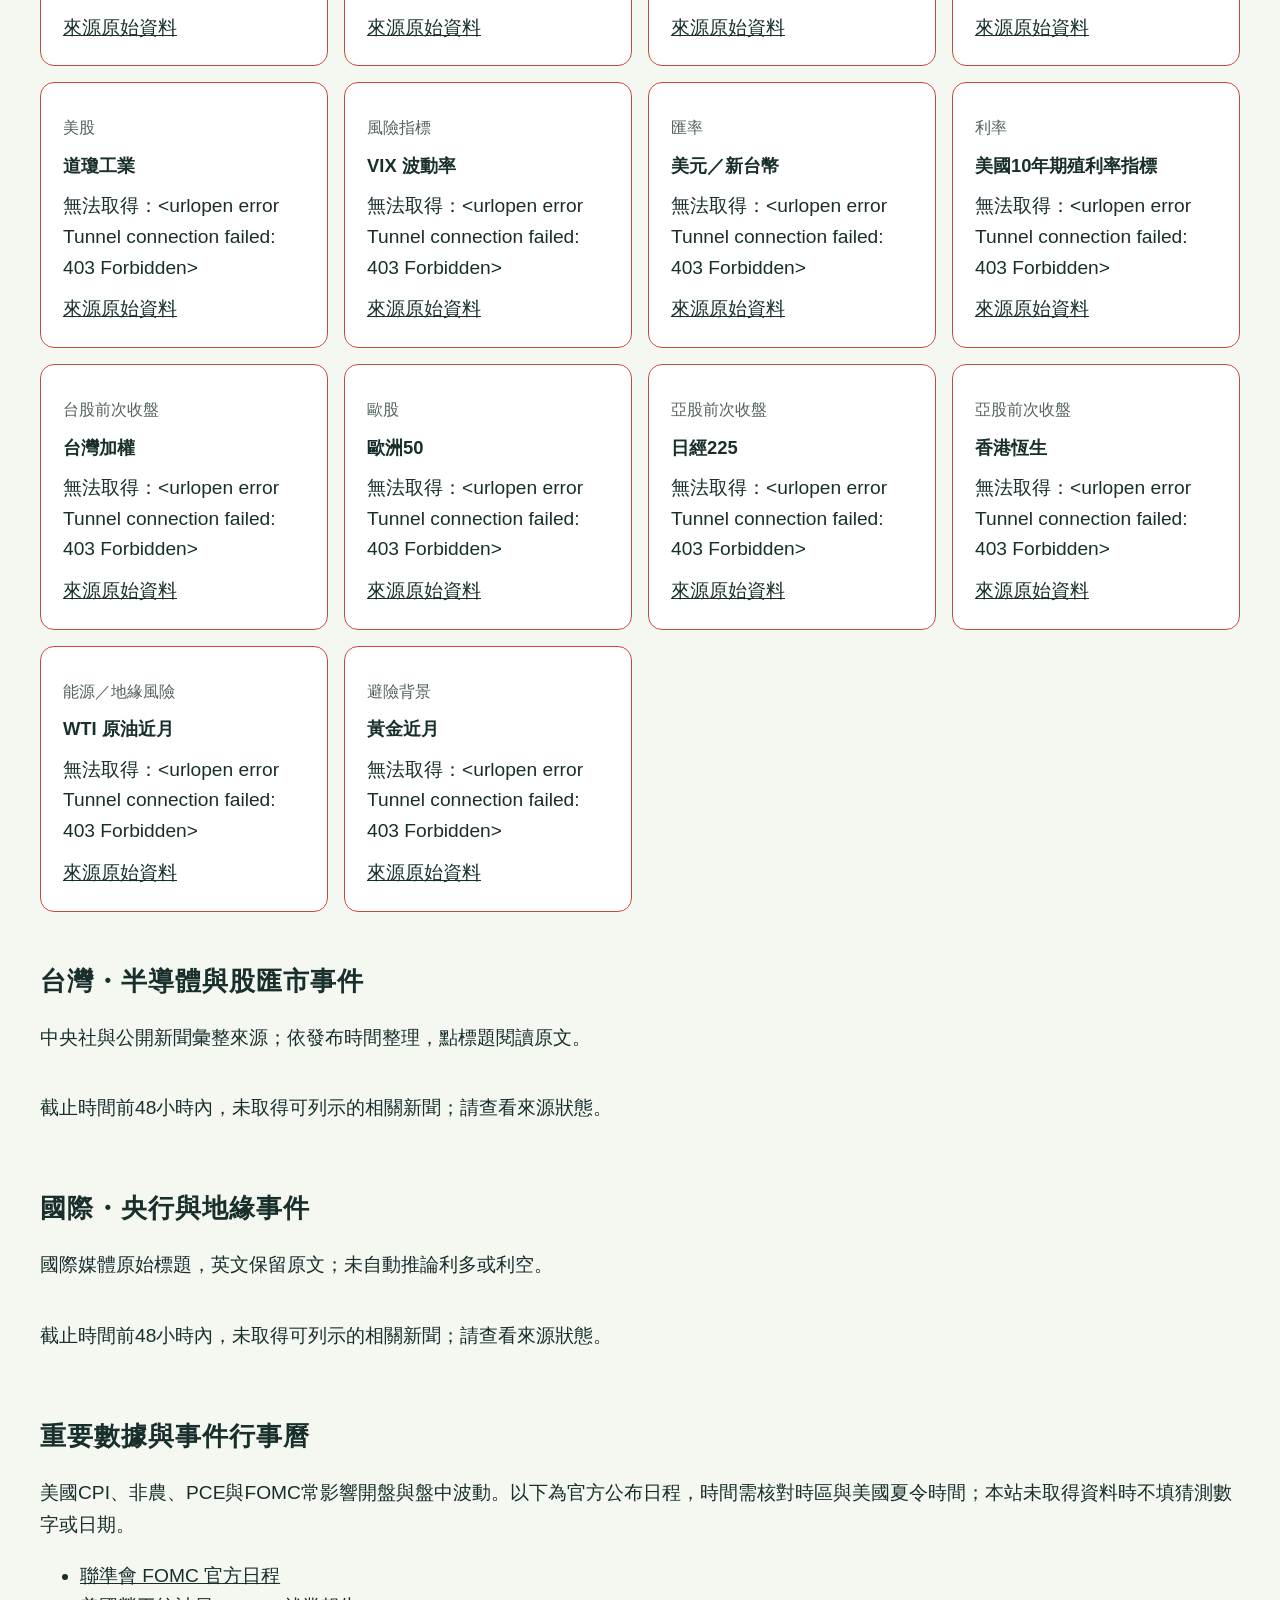
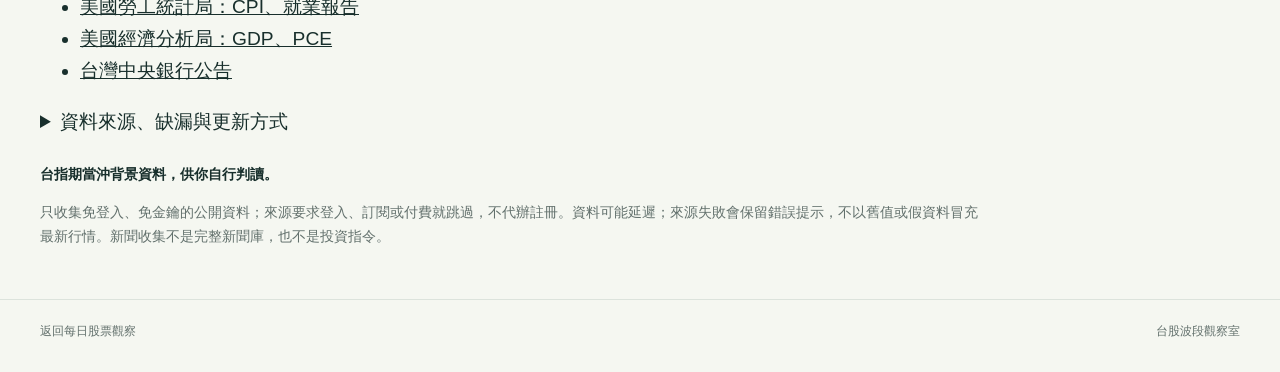
==== commit 78650067: "feat: replace Cloudflare dependency with GitHub-only market collection" ====
--- a/site/premarket.html
+++ b/site/premarket.html
@@ -3,14 +3,14 @@
 <head>
   <meta charset="utf-8"><meta name="viewport" content="width=device-width, initial-scale=1">
   <meta name="theme-color" content="#133c38"><title>台指期當沖情報站｜台股波段觀察室</title>
-  <link rel="stylesheet" href="styles.css?v=8b3d528786e9"><link rel="stylesheet" href="premarket.css?v=1">
-  <script src="premarket.js?v=1" defer></script>
+  <link rel="stylesheet" href="styles.css?v=8b3d528786e9"><link rel="stylesheet" href="premarket.css?v=0f905d766f5c">
+  <script src="premarket.js?v=f3e0bf915874" defer></script>
 </head>
 <body>
   <header class="topbar"><a class="brand" href="./">↗ 台股波段觀察室</a><a href="./">每日股票觀察 ↗</a></header>
   <main>
     <section class="hero"><div><p class="eyebrow">BEFORE THE OPEN</p><h1>台指期當沖，<br>先掌握市場背景。</h1><p class="intro">前晚美股、台積電ADR、匯率與重要事件，集中整理供你判讀。<br>各市場交易日不同，請先看行情日期與資料來源。</p></div></section>
-    <section class="refresh-panel"><button id="collect-now" class="refresh-action" type="button" disabled>收集目前最新資料</button><button id="reload-published" type="button">讀取已發布資料</button><p>即時收集需接上免費後端服務。連接後，按一次就向來源重新收集；120秒內共用快取以節省額度，並清楚顯示時間。報價可能延遲，不是台指期逐筆即時報價。</p><p id="refresh-status" aria-live="polite">正在檢查即時服務設定…</p></section>
+    <section class="refresh-panel"><button id="reload-published" class="refresh-action" type="button">重新讀取最新發布資料</button><a id="collect-now" href="https://github.com/sy3dren-collab/taiwan-stock-screener/actions/workflows/premarket.yml" target="_blank" rel="noopener noreferrer">前往 GitHub 啟動新收集 ↗</a><p>不需新增平台帳號。每天台北08:10自動收集；也可用既有GitHub帳號開啟上方工作，按「Run workflow」重新收集，通常需等幾分鐘。本頁會等候新發布結果。重新讀取只載入已發布資料，不會直接觸發來源抓取。</p><p id="refresh-status" aria-live="polite">使用 GitHub 自動整理與發布，沒有外部後端帳號需求。</p></section>
     <section id="brief-status" class="notice" aria-live="polite">正在讀取盤前資料…</section>
     <section aria-labelledby="futures-title"><h2 id="futures-title">台指期・日盤與夜盤參考</h2><p>期交所公開交易報表不是即時報價，交易日期、合約月份與交易時段分開列示。請核對到期與換月；不以加權指數冒充台指期。</p><div id="futures-data" class="market-grid"></div><p><a href="https://mis.taifex.com.tw/futures/" target="_blank" rel="noopener noreferrer">查看期交所官方即時行情 ↗</a></p></section>
     <section aria-labelledby="indices-title"><h2 id="indices-title">影響台指期的市場線索</h2><p>漲跌數值紅漲綠跌，但不同資料的方向意義不同：VIX上升代表波動預期增加；美元／新台幣上升代表美元走強；殖利率上升也不等於台指期上漲。</p><div id="indices" class="market-grid"></div></section>
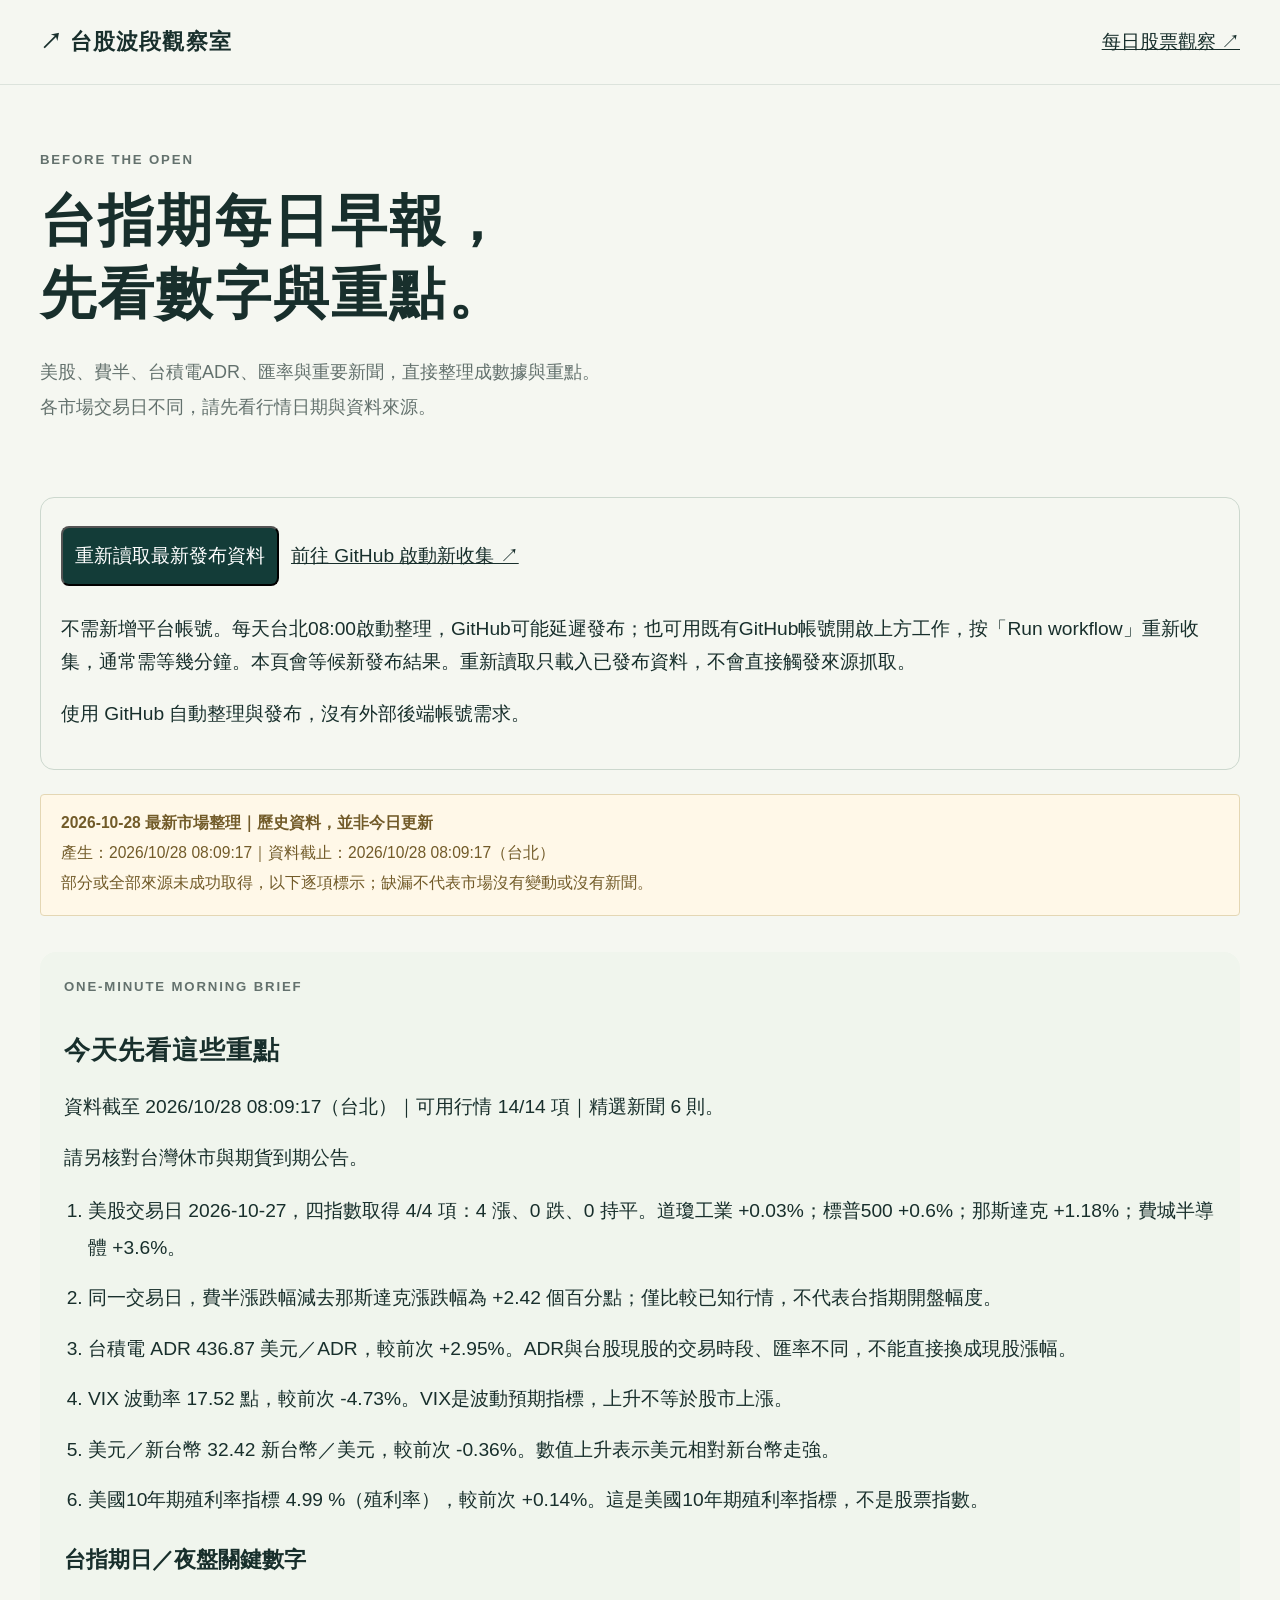
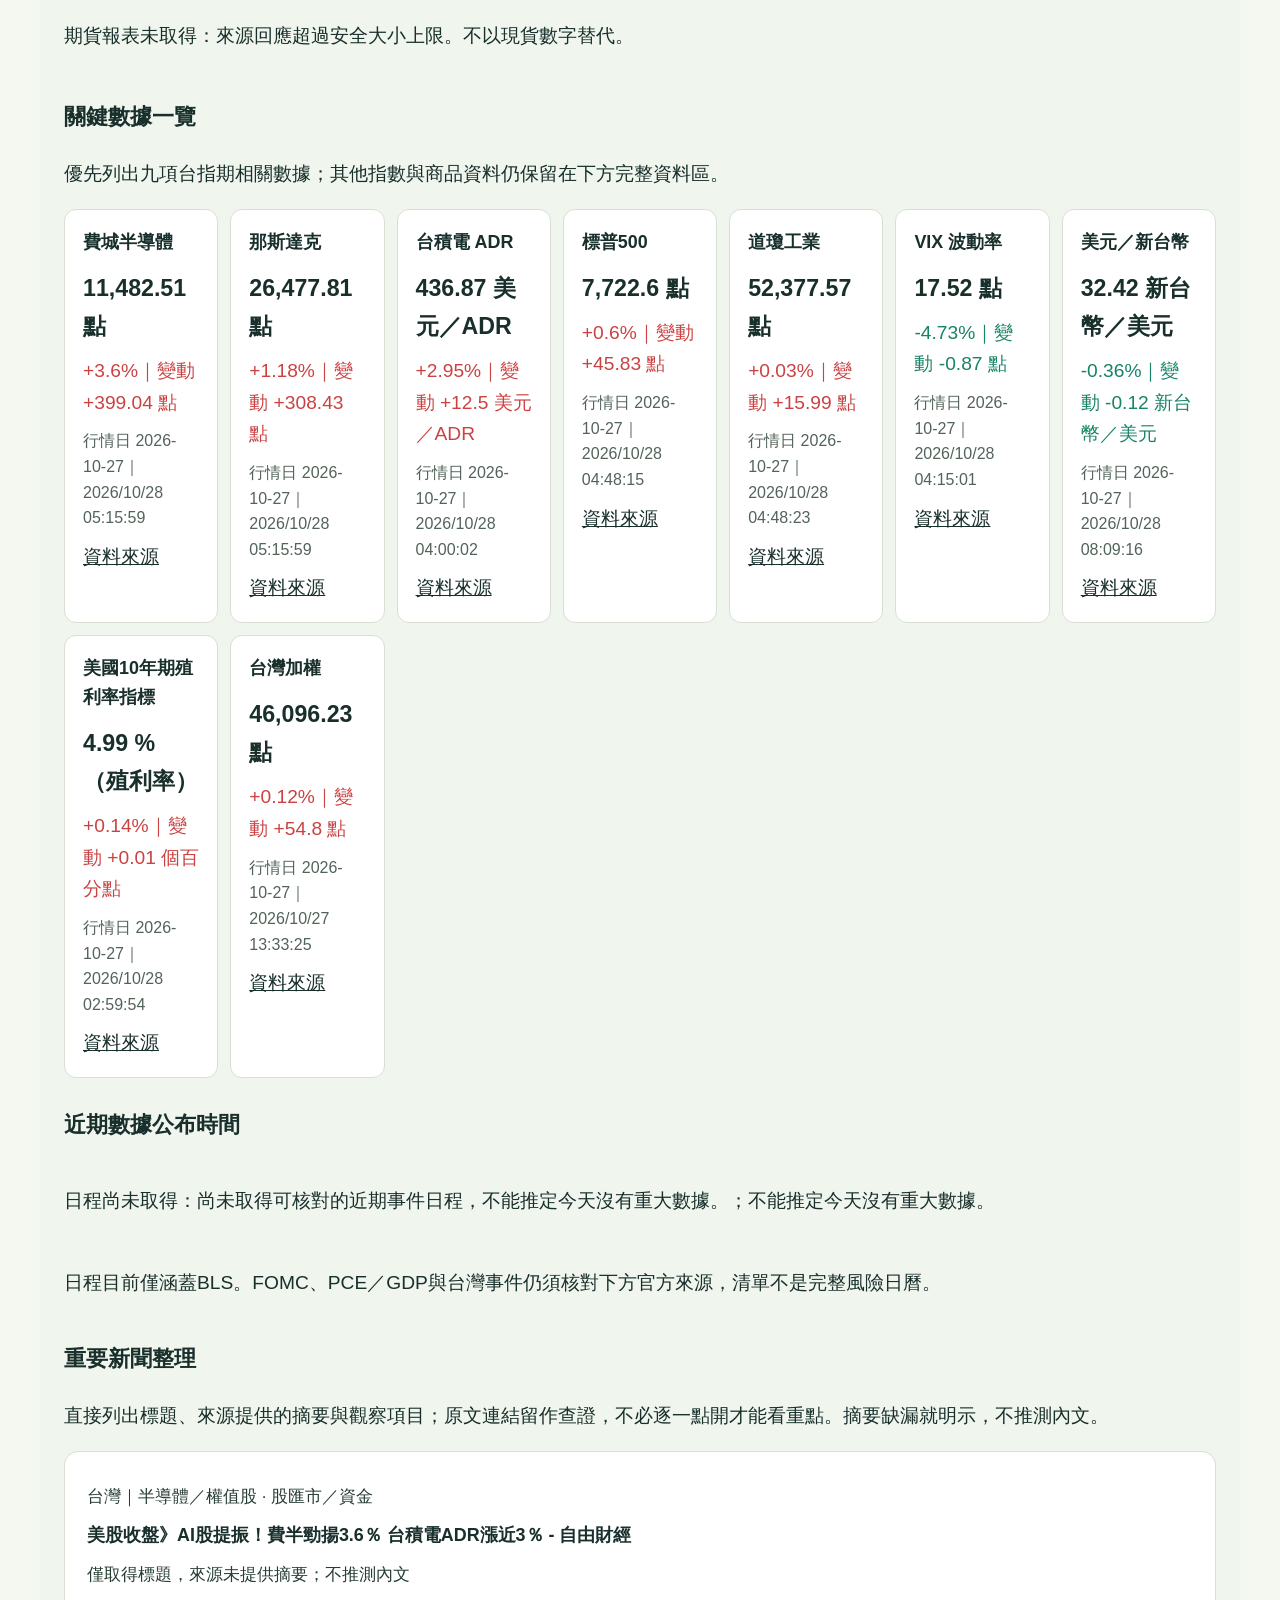
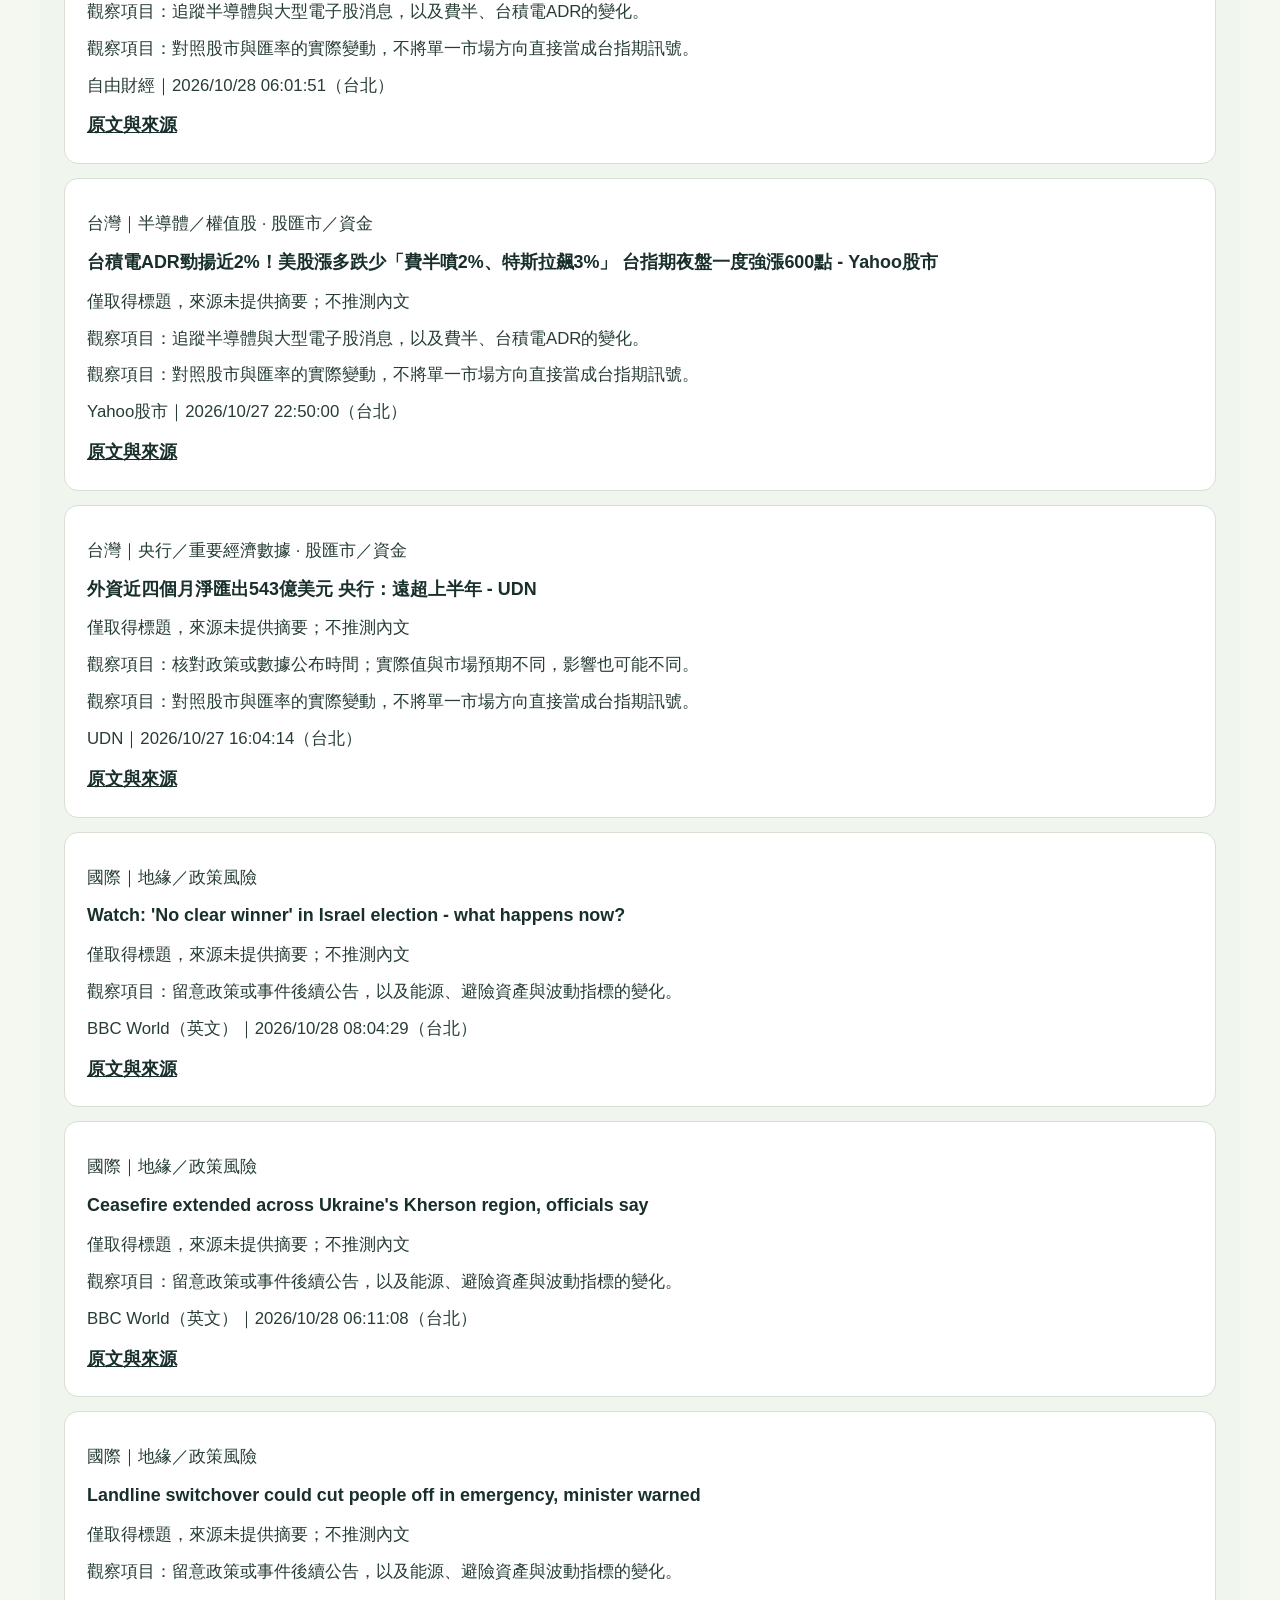
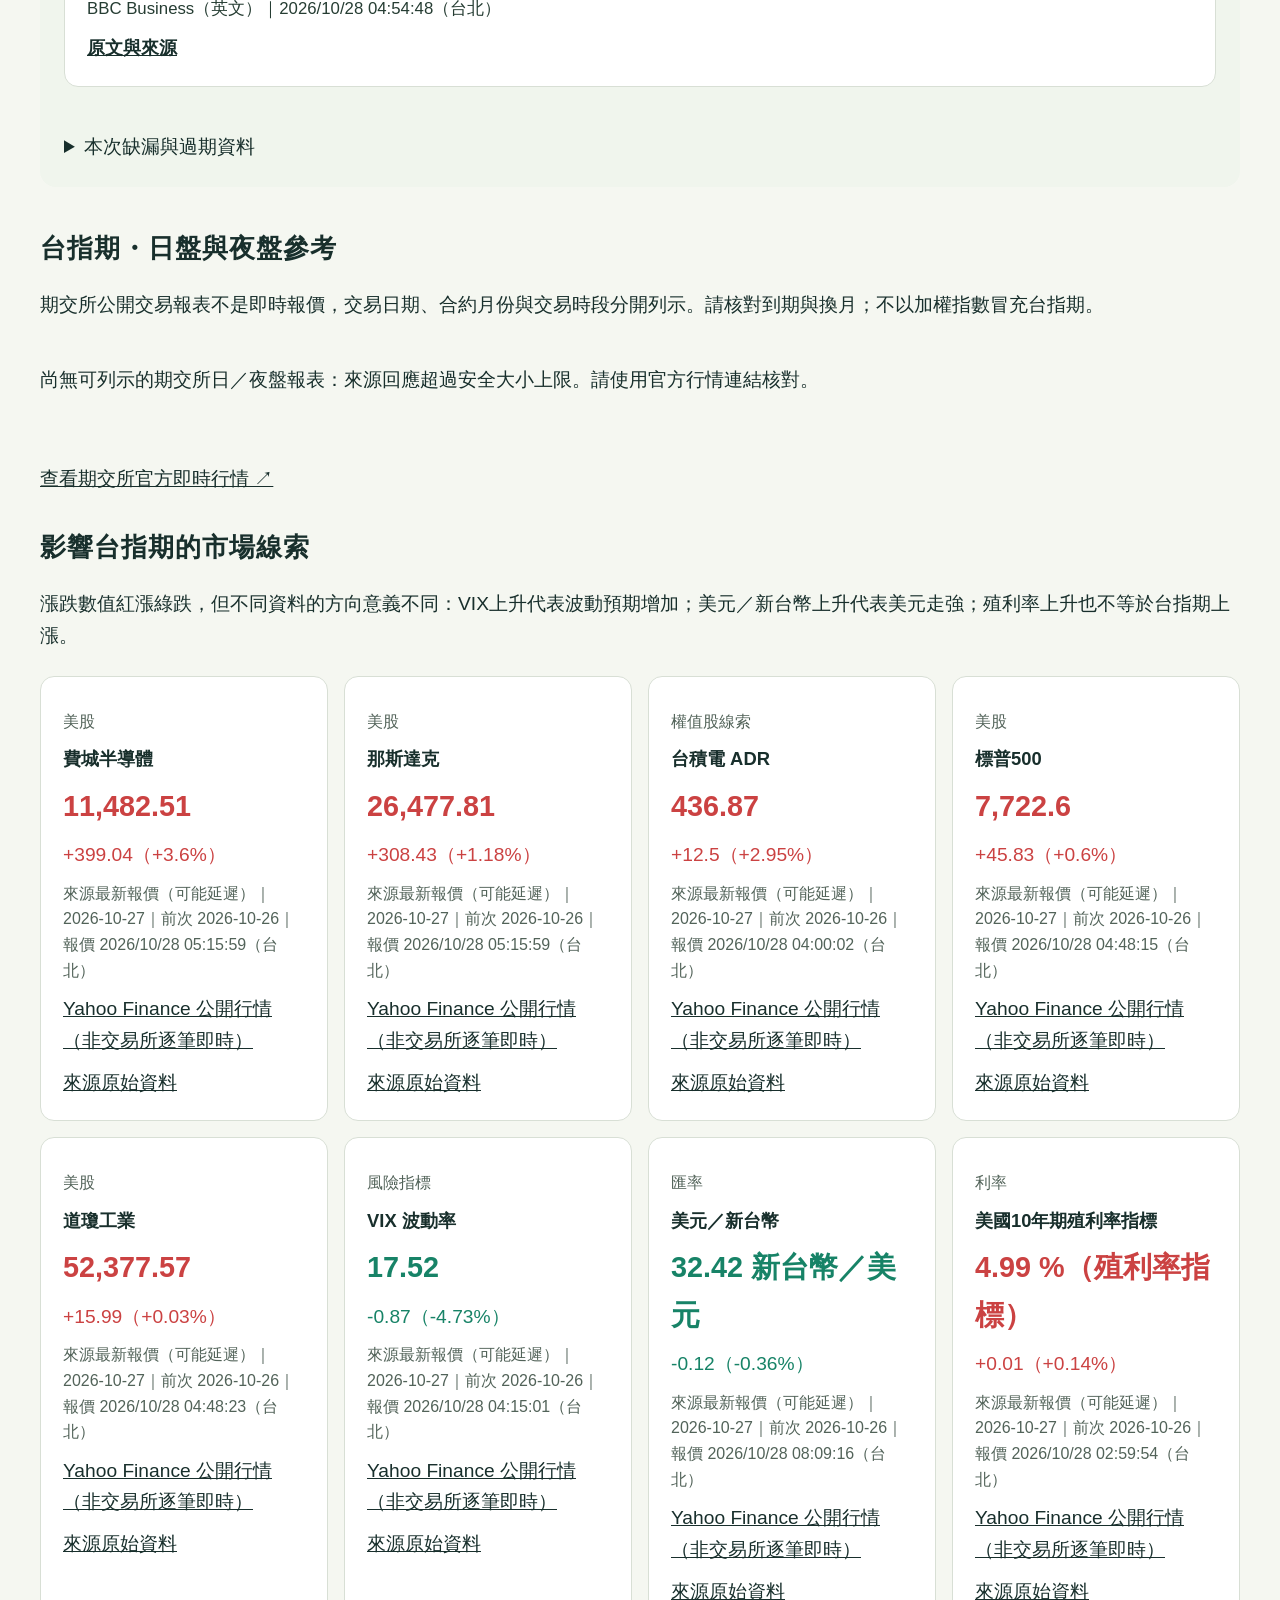
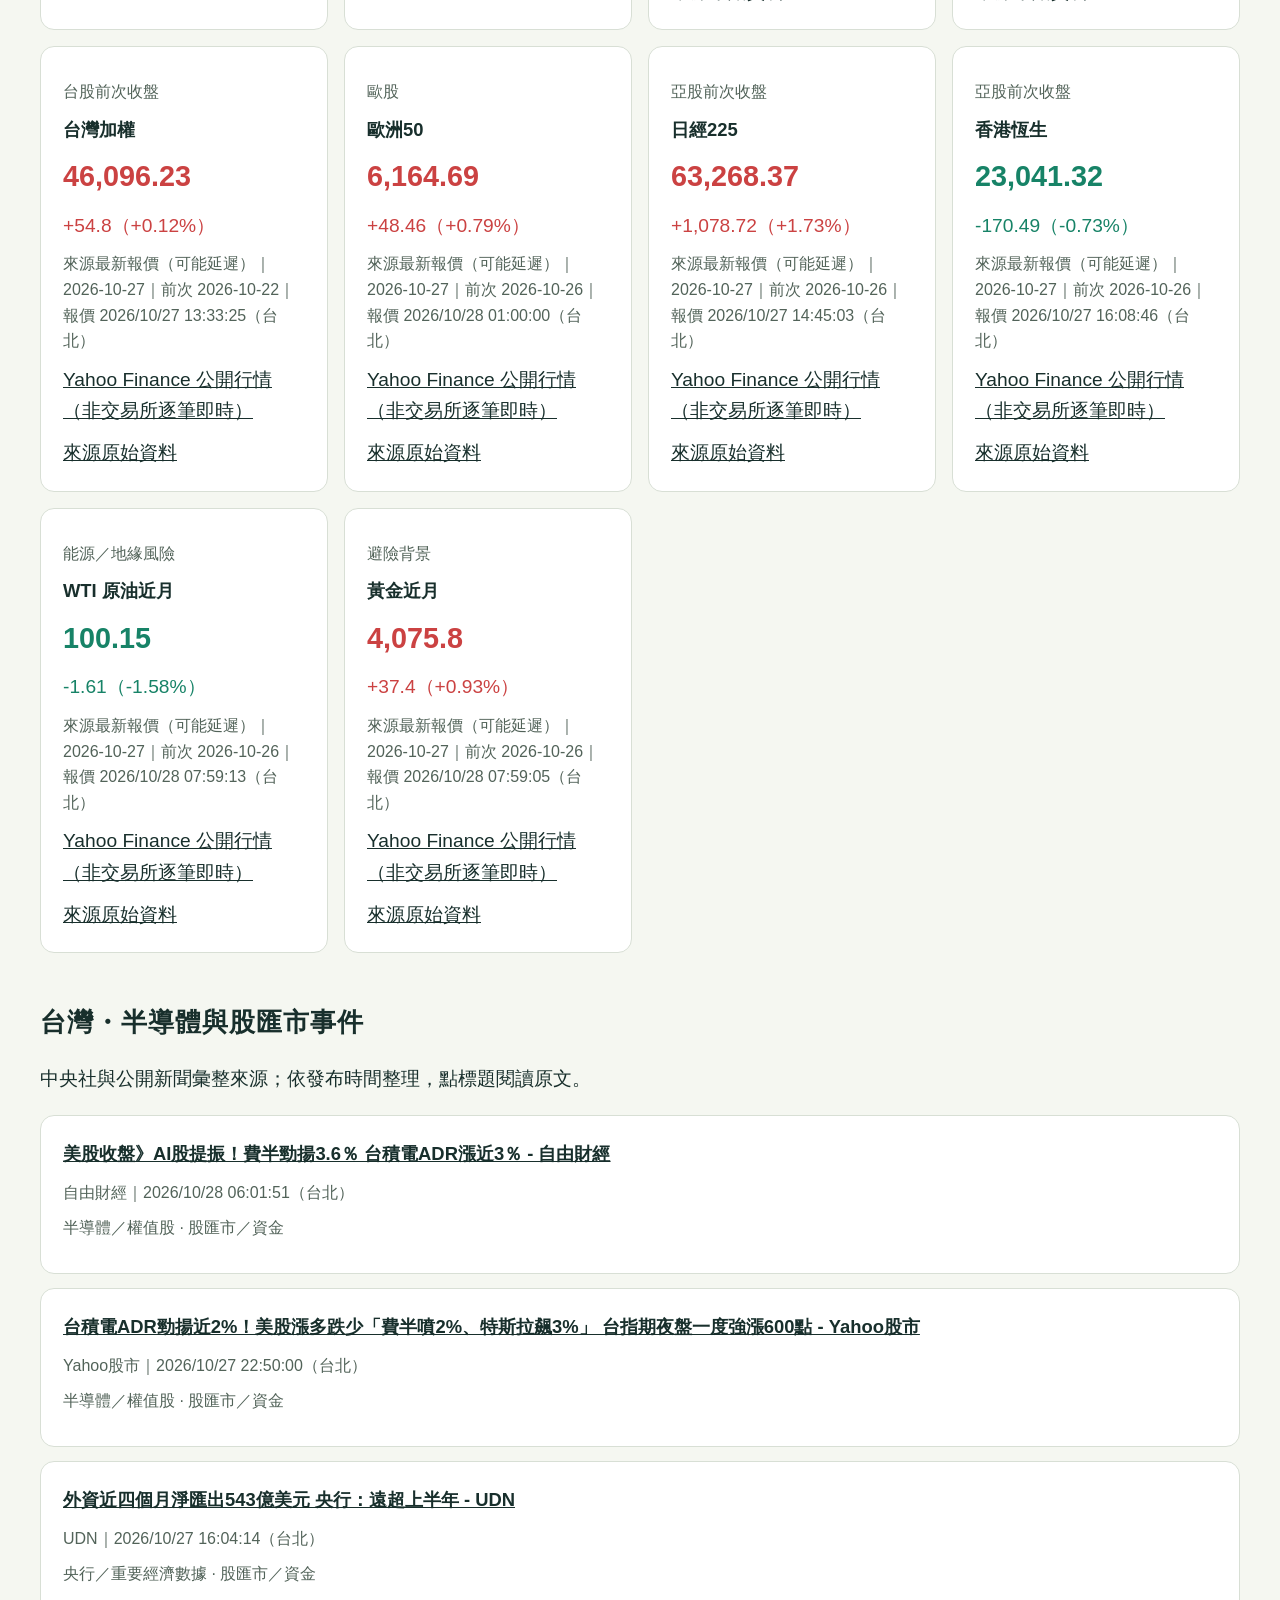
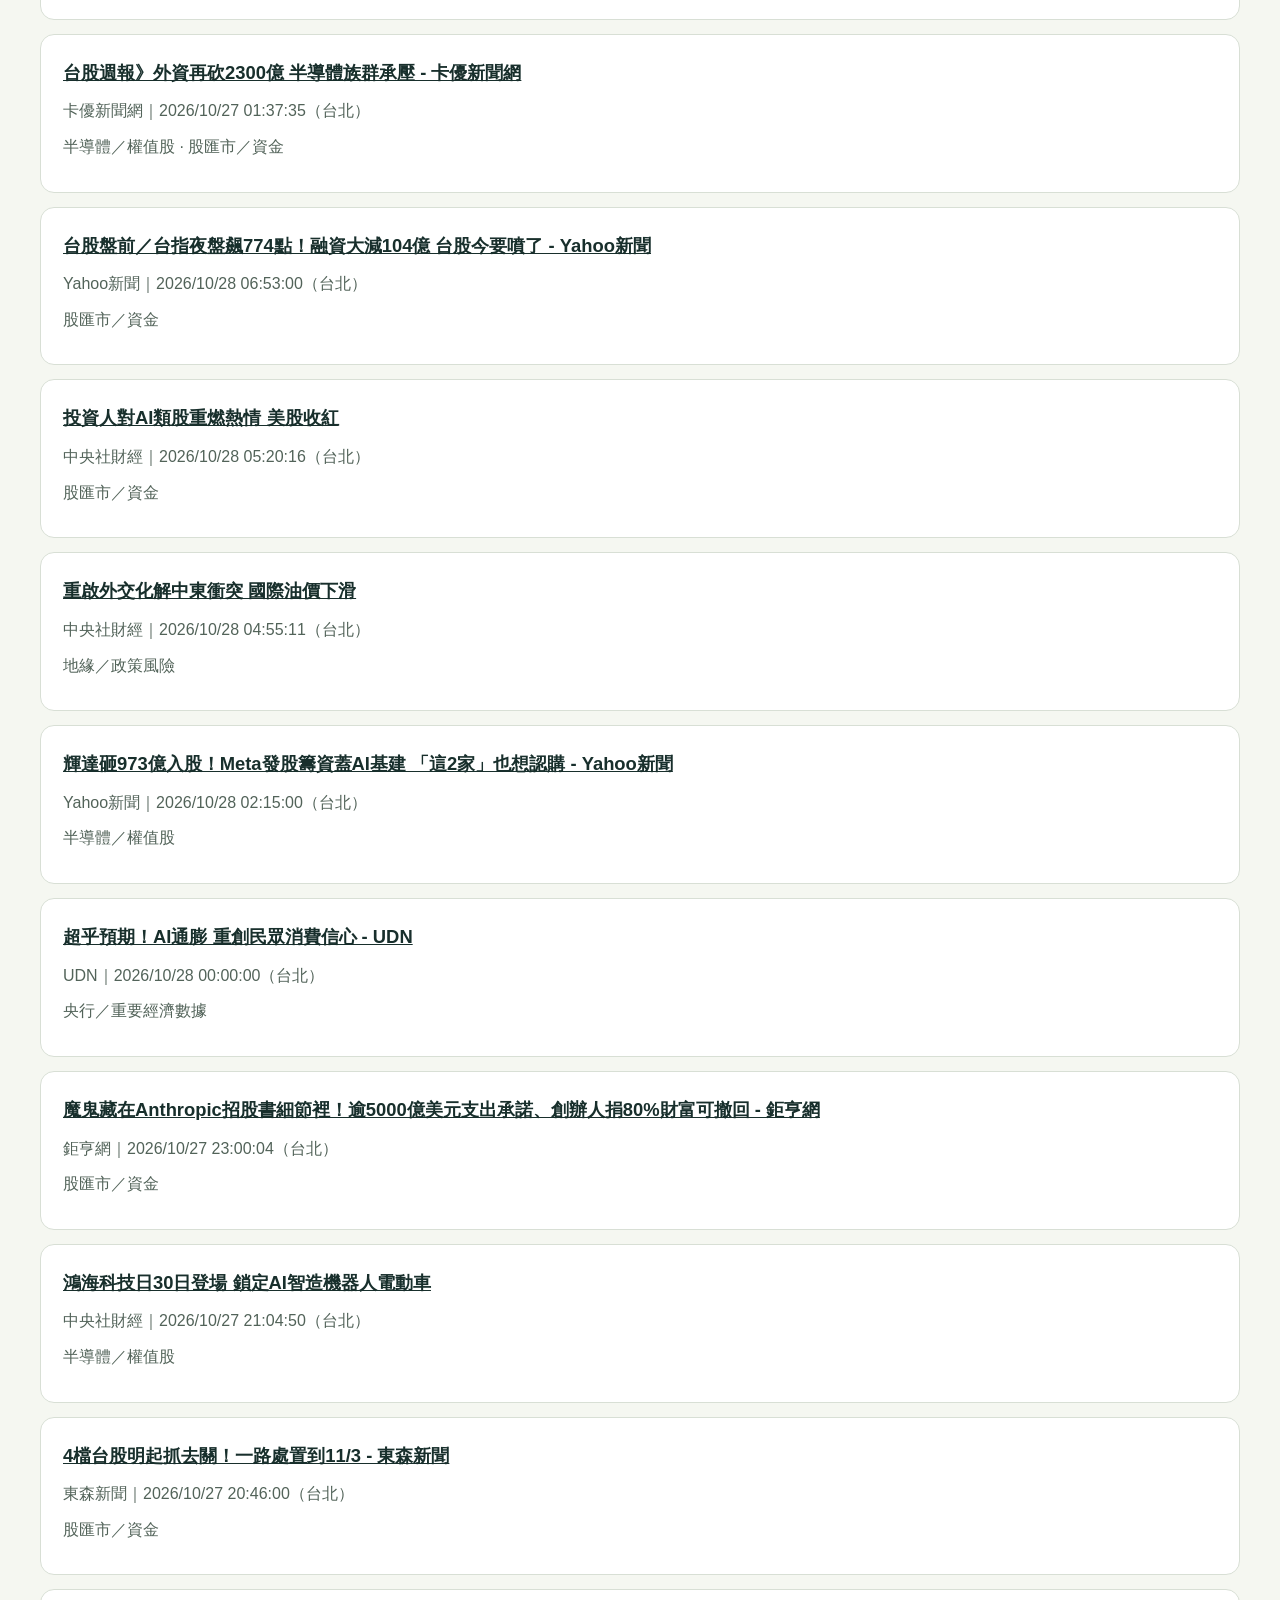
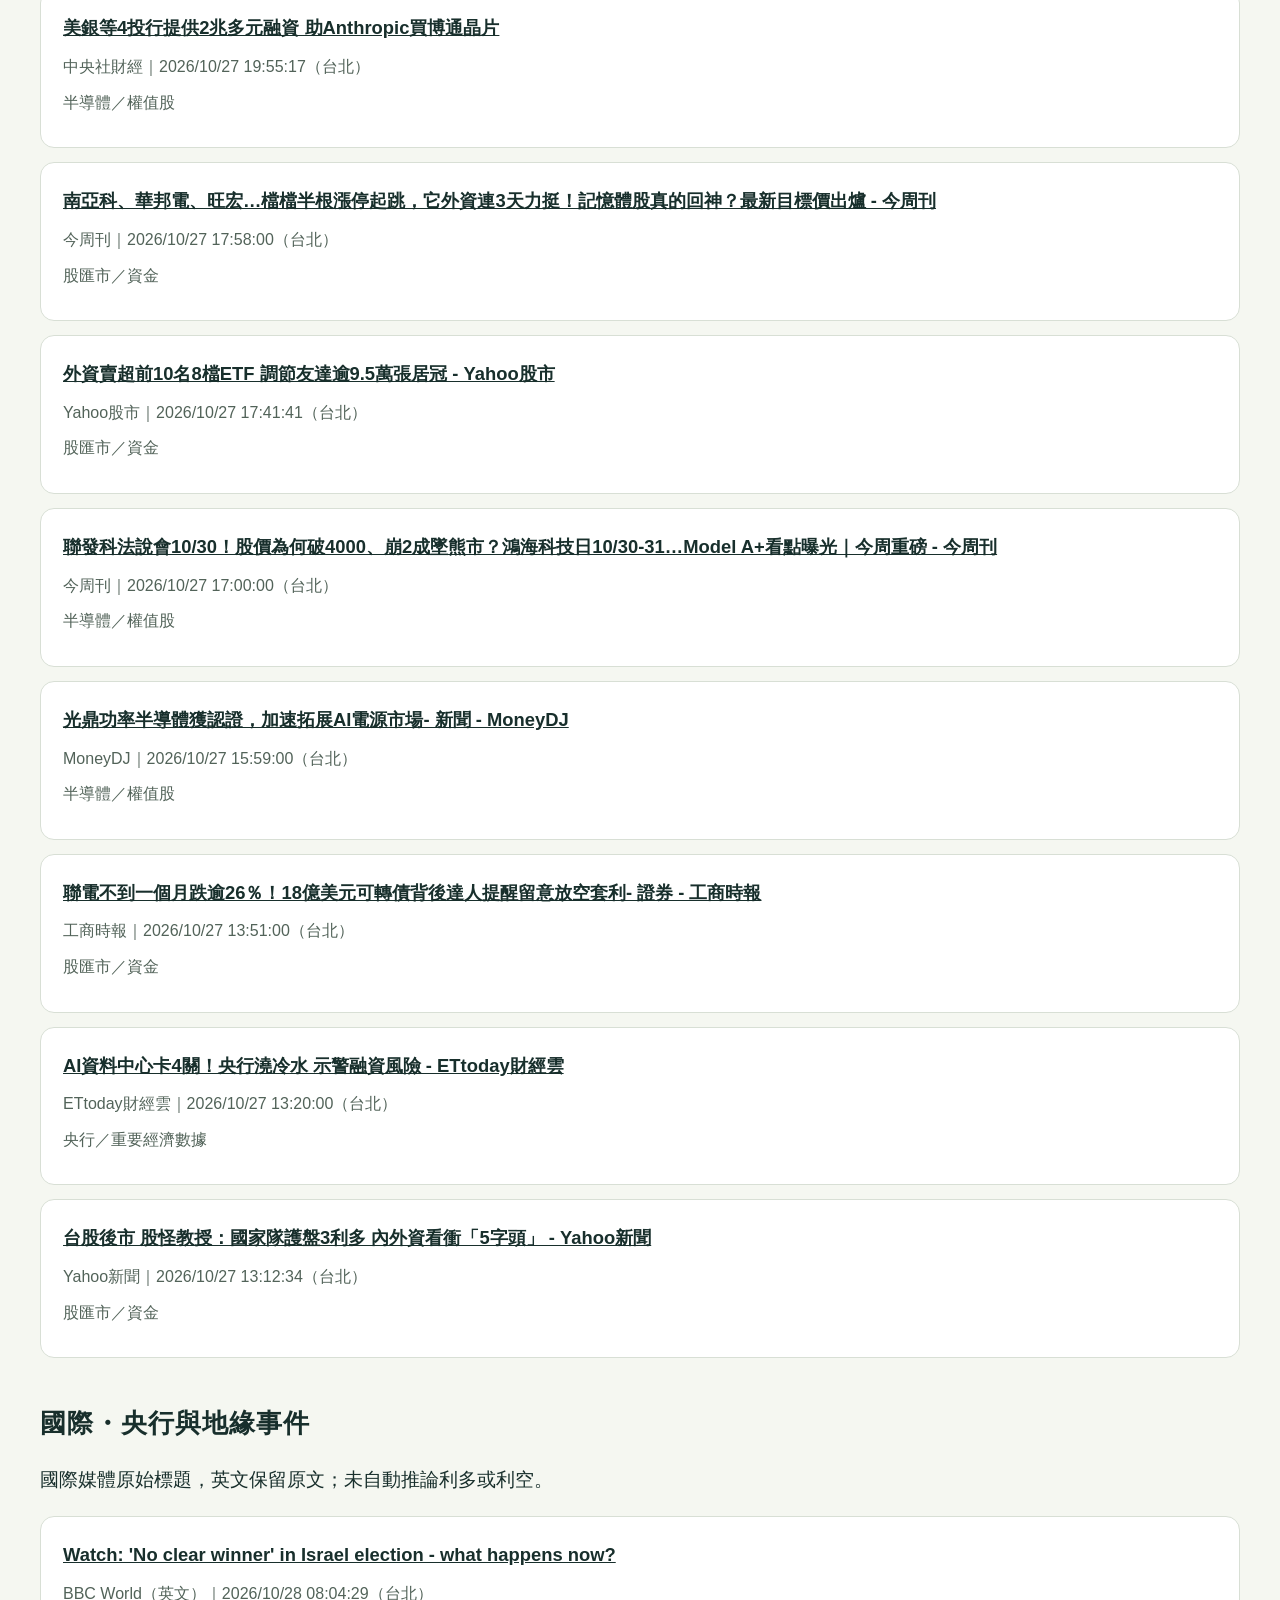
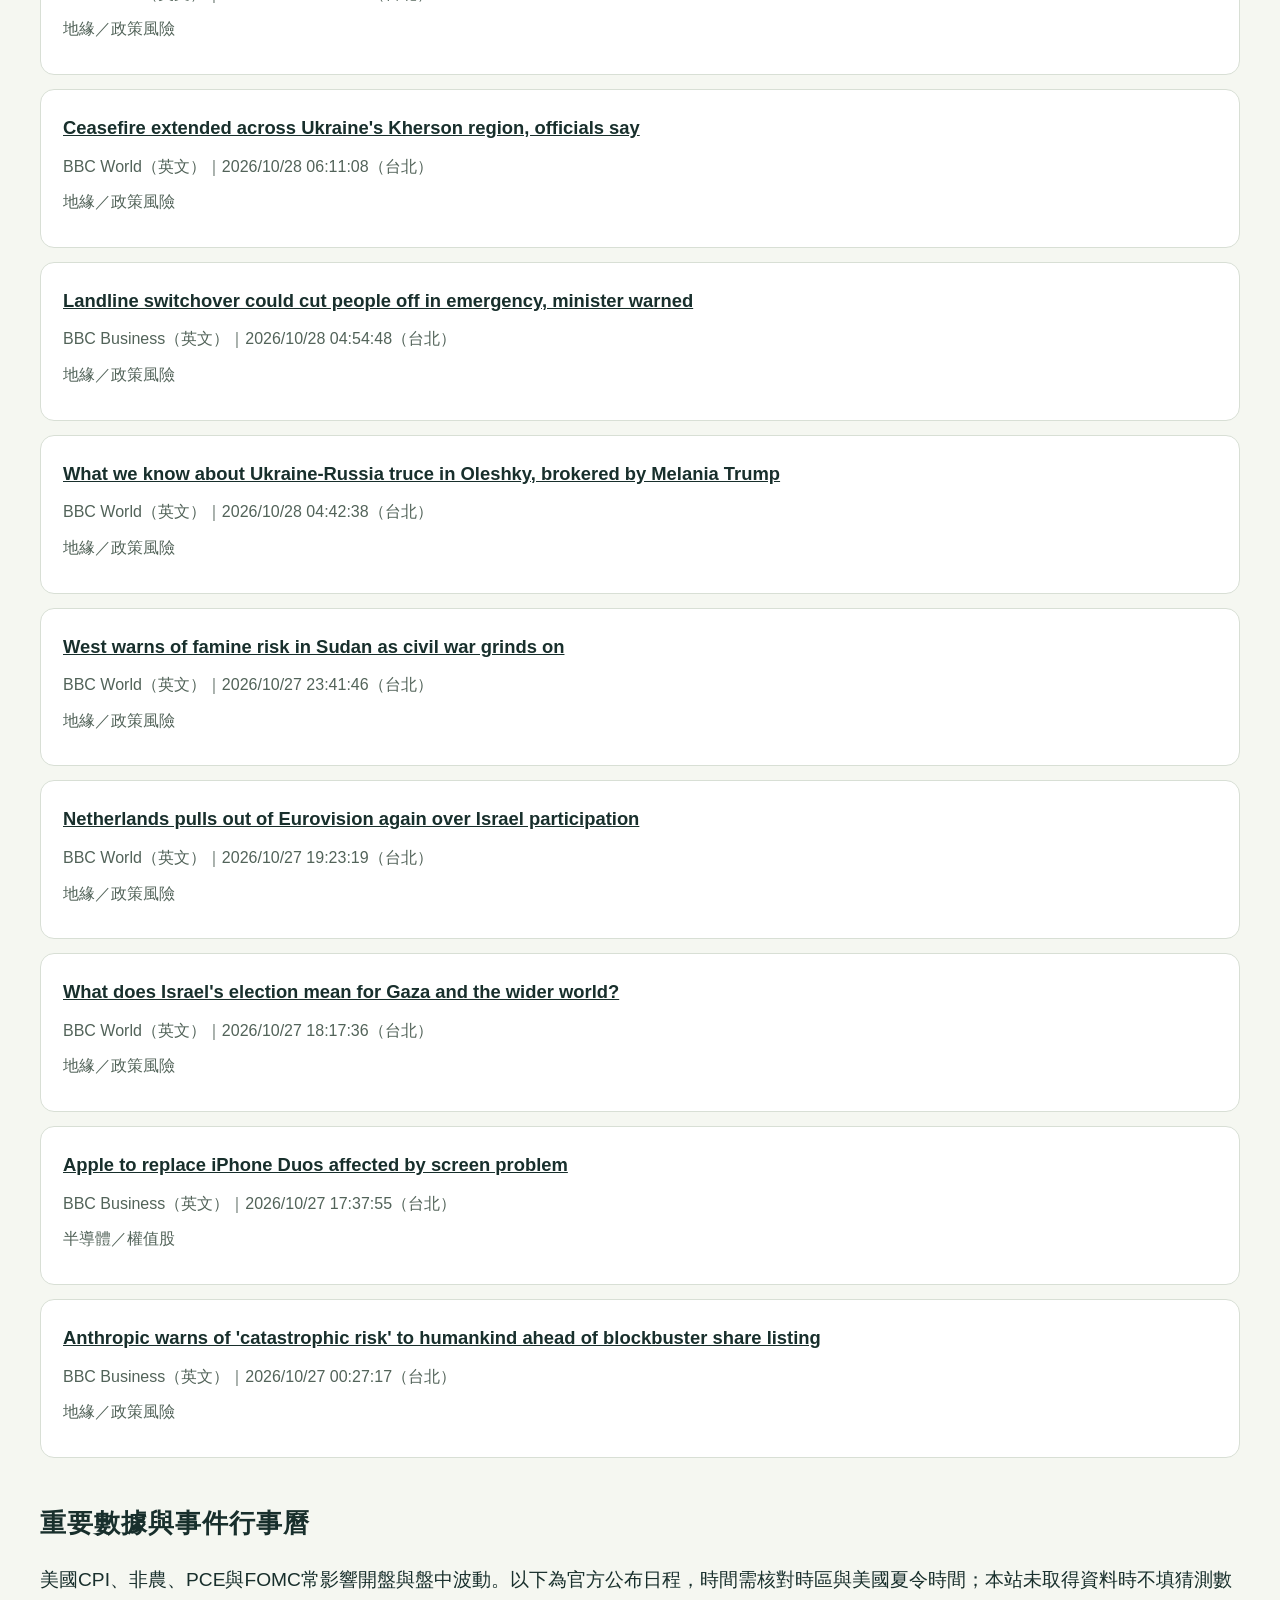
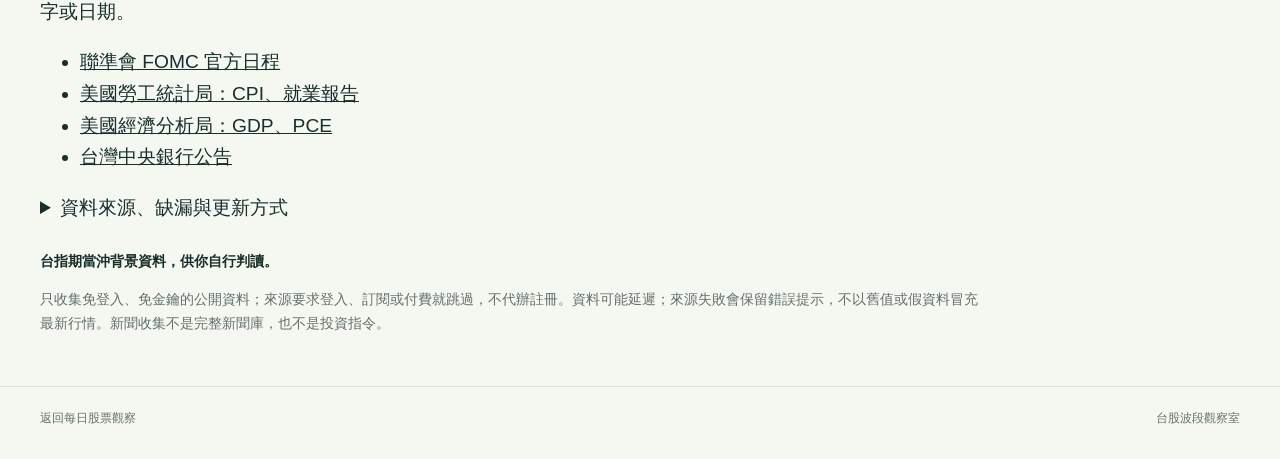
==== commit d26b9594: "feat: publish a source-backed daily 08:00 futures morning brief" ====
--- a/site/premarket.html
+++ b/site/premarket.html
@@ -2,16 +2,17 @@
 <html lang="zh-Hant">
 <head>
   <meta charset="utf-8"><meta name="viewport" content="width=device-width, initial-scale=1">
-  <meta name="theme-color" content="#133c38"><title>台指期當沖情報站｜台股波段觀察室</title>
-  <link rel="stylesheet" href="styles.css?v=8b3d528786e9"><link rel="stylesheet" href="premarket.css?v=0f905d766f5c">
-  <script src="premarket.js?v=f3e0bf915874" defer></script>
+  <meta name="theme-color" content="#133c38"><title>台指期每日早報｜台股波段觀察室</title>
+  <link rel="stylesheet" href="styles.css?v=8b3d528786e9"><link rel="stylesheet" href="premarket.css?v=ad15450f83de">
+  <script type="module" src="premarket.js?v=3dc0dbb35a22" defer></script>
 </head>
 <body>
   <header class="topbar"><a class="brand" href="./">↗ 台股波段觀察室</a><a href="./">每日股票觀察 ↗</a></header>
   <main>
-    <section class="hero"><div><p class="eyebrow">BEFORE THE OPEN</p><h1>台指期當沖，<br>先掌握市場背景。</h1><p class="intro">前晚美股、台積電ADR、匯率與重要事件，集中整理供你判讀。<br>各市場交易日不同，請先看行情日期與資料來源。</p></div></section>
-    <section class="refresh-panel"><button id="reload-published" class="refresh-action" type="button">重新讀取最新發布資料</button><a id="collect-now" href="https://github.com/sy3dren-collab/taiwan-stock-screener/actions/workflows/premarket.yml" target="_blank" rel="noopener noreferrer">前往 GitHub 啟動新收集 ↗</a><p>不需新增平台帳號。每天台北08:10自動收集；也可用既有GitHub帳號開啟上方工作，按「Run workflow」重新收集，通常需等幾分鐘。本頁會等候新發布結果。重新讀取只載入已發布資料，不會直接觸發來源抓取。</p><p id="refresh-status" aria-live="polite">使用 GitHub 自動整理與發布，沒有外部後端帳號需求。</p></section>
+    <section class="hero"><div><p class="eyebrow">BEFORE THE OPEN</p><h1>台指期每日早報，<br>先看數字與重點。</h1><p class="intro">美股、費半、台積電ADR、匯率與重要新聞，直接整理成數據與重點。<br>各市場交易日不同，請先看行情日期與資料來源。</p></div></section>
+    <section class="refresh-panel"><button id="reload-published" class="refresh-action" type="button">重新讀取最新發布資料</button><a id="collect-now" href="https://github.com/sy3dren-collab/taiwan-stock-screener/actions/workflows/premarket.yml" target="_blank" rel="noopener noreferrer">前往 GitHub 啟動新收集 ↗</a><p>不需新增平台帳號。每天台北08:00啟動整理，GitHub可能延遲發布；也可用既有GitHub帳號開啟上方工作，按「Run workflow」重新收集，通常需等幾分鐘。本頁會等候新發布結果。重新讀取只載入已發布資料，不會直接觸發來源抓取。</p><p id="refresh-status" aria-live="polite">使用 GitHub 自動整理與發布，沒有外部後端帳號需求。</p></section>
     <section id="brief-status" class="notice" aria-live="polite">正在讀取盤前資料…</section>
+    <section class="morning-brief" aria-labelledby="morning-title"><p class="eyebrow">ONE-MINUTE MORNING BRIEF</p><h2 id="morning-title">今天先看這些重點</h2><p id="brief-coverage"></p><p id="brief-session-note"></p><ol id="morning-overview" class="brief-overview"></ol><h3>台指期日／夜盤關鍵數字</h3><div id="brief-futures" class="brief-metrics"></div><h3>關鍵數據一覽</h3><p>優先列出九項台指期相關數據；其他指數與商品資料仍保留在下方完整資料區。</p><div id="brief-metrics" class="brief-metrics"></div><h3>近期數據公布時間</h3><div id="brief-calendar"></div><h3>重要新聞整理</h3><p>直接列出標題、來源提供的摘要與觀察項目；原文連結留作查證，不必逐一點開才能看重點。摘要缺漏就明示，不推測內文。</p><div id="brief-headlines" class="news-list"></div><details><summary>本次缺漏與過期資料</summary><div id="brief-missing"></div></details></section>
     <section aria-labelledby="futures-title"><h2 id="futures-title">台指期・日盤與夜盤參考</h2><p>期交所公開交易報表不是即時報價，交易日期、合約月份與交易時段分開列示。請核對到期與換月；不以加權指數冒充台指期。</p><div id="futures-data" class="market-grid"></div><p><a href="https://mis.taifex.com.tw/futures/" target="_blank" rel="noopener noreferrer">查看期交所官方即時行情 ↗</a></p></section>
     <section aria-labelledby="indices-title"><h2 id="indices-title">影響台指期的市場線索</h2><p>漲跌數值紅漲綠跌，但不同資料的方向意義不同：VIX上升代表波動預期增加；美元／新台幣上升代表美元走強；殖利率上升也不等於台指期上漲。</p><div id="indices" class="market-grid"></div></section>
     <section aria-labelledby="taiwan-title"><h2 id="taiwan-title">台灣・半導體與股匯市事件</h2><p>中央社與公開新聞彙整來源；依發布時間整理，點標題閱讀原文。</p><div id="taiwan-news" class="news-list"></div></section>
--- a/site/premarket.css
+++ b/site/premarket.css
@@ -1,3 +1,5 @@
 .market-grid{display:grid;grid-template-columns:repeat(auto-fit,minmax(min(100%,260px),1fr));gap:16px;margin:24px 0 48px}.market-tile,.news-item{padding:22px;border:1px solid #d8dfd5;border-radius:14px;background:#fff}.market-tile h3{font-size:1.15rem;margin:8px 0}.market-value{font-size:1.8rem;font-weight:700;display:block}.market-tile p,.news-item p{margin:10px 0;line-height:1.6}.market-meta{font-size:1rem;color:#526359}.market-tile.error{border-color:#c44b42}.market-tile.stale{border-color:#a98224}.news-list{display:grid;gap:14px;margin:20px 0 44px}.news-item a{font-size:1.15rem;font-weight:600;line-height:1.7}.news-item,.market-tile,#brief-status,#source-status{overflow-wrap:anywhere}.news-item p{font-size:1rem;color:#526359}section h2{margin-top:32px}.topbar a{max-width:65%;overflow-wrap:anywhere}#source-status p{line-height:1.6}#brief-notes{padding-left:24px;line-height:1.8}
 
 .refresh-panel{margin:24px 0;padding:20px;border:1px solid #ccd8ce;border-radius:14px}.refresh-action{display:inline-block;padding:12px 18px;background:#133c38;color:white;border-radius:8px;margin:8px 12px 8px 0}.refresh-panel button{padding:12px;font:inherit;cursor:pointer}.refresh-panel p{line-height:1.7;overflow-wrap:anywhere}
+
+.morning-brief{margin:24px 0 40px;padding:24px;background:#f0f5ed;border-radius:16px}.brief-overview{padding-left:24px;line-height:1.9}.brief-overview li{margin:14px 0}.brief-metrics{display:grid;grid-template-columns:repeat(auto-fit,minmax(min(100%,140px),1fr));gap:12px;margin-bottom:28px}.brief-metric{padding:18px;background:white;border:1px solid #d8dfd5;border-radius:12px;overflow-wrap:anywhere}.brief-metric h4,.news-item h4{font-size:1.12rem;line-height:1.6;margin:0 0 12px}.brief-metric strong{font-size:1.45rem}.brief-metric p{margin:10px 0}.brief-metric small{display:block;line-height:1.6}.morning-brief .news-item p{color:#263d33;font-size:1.05rem}.morning-brief small{color:#526359}#brief-calendar{display:grid;gap:12px;overflow-wrap:anywhere}@media(max-width:480px){.morning-brief{padding:16px}}
